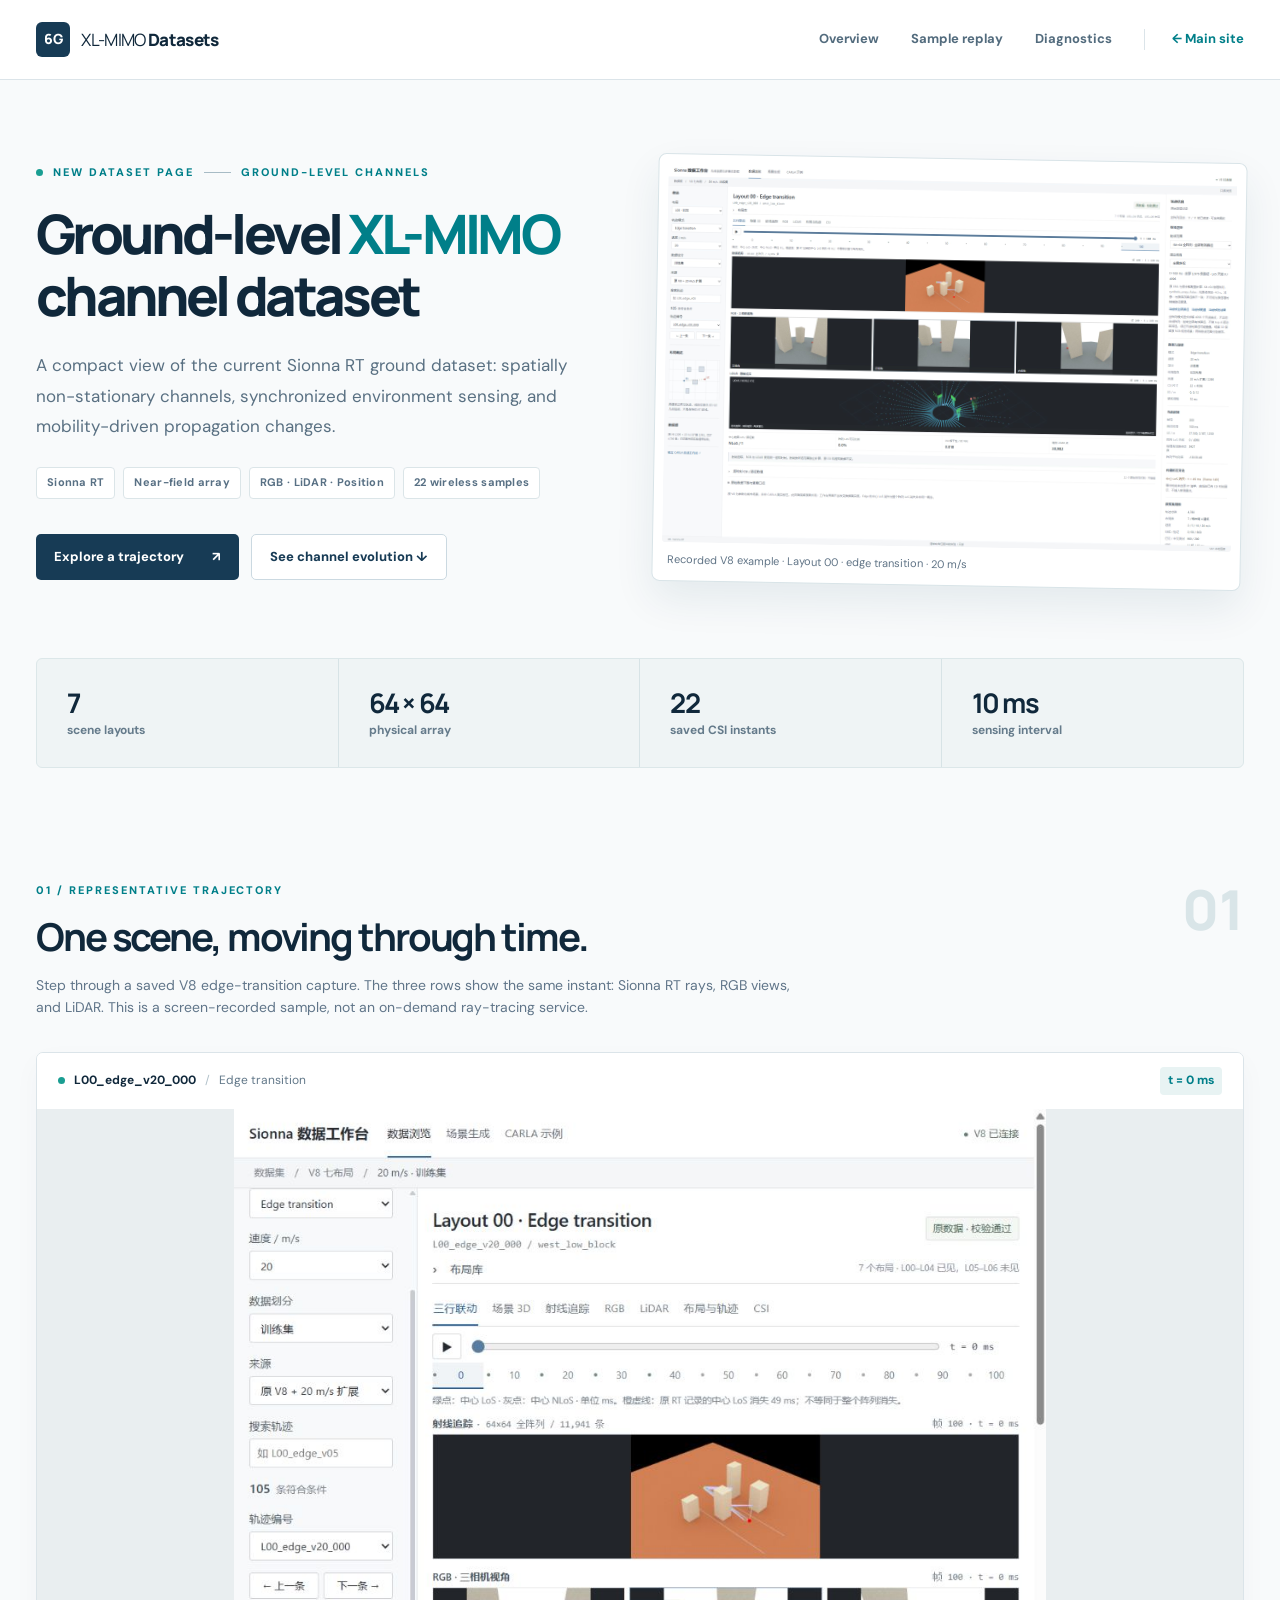
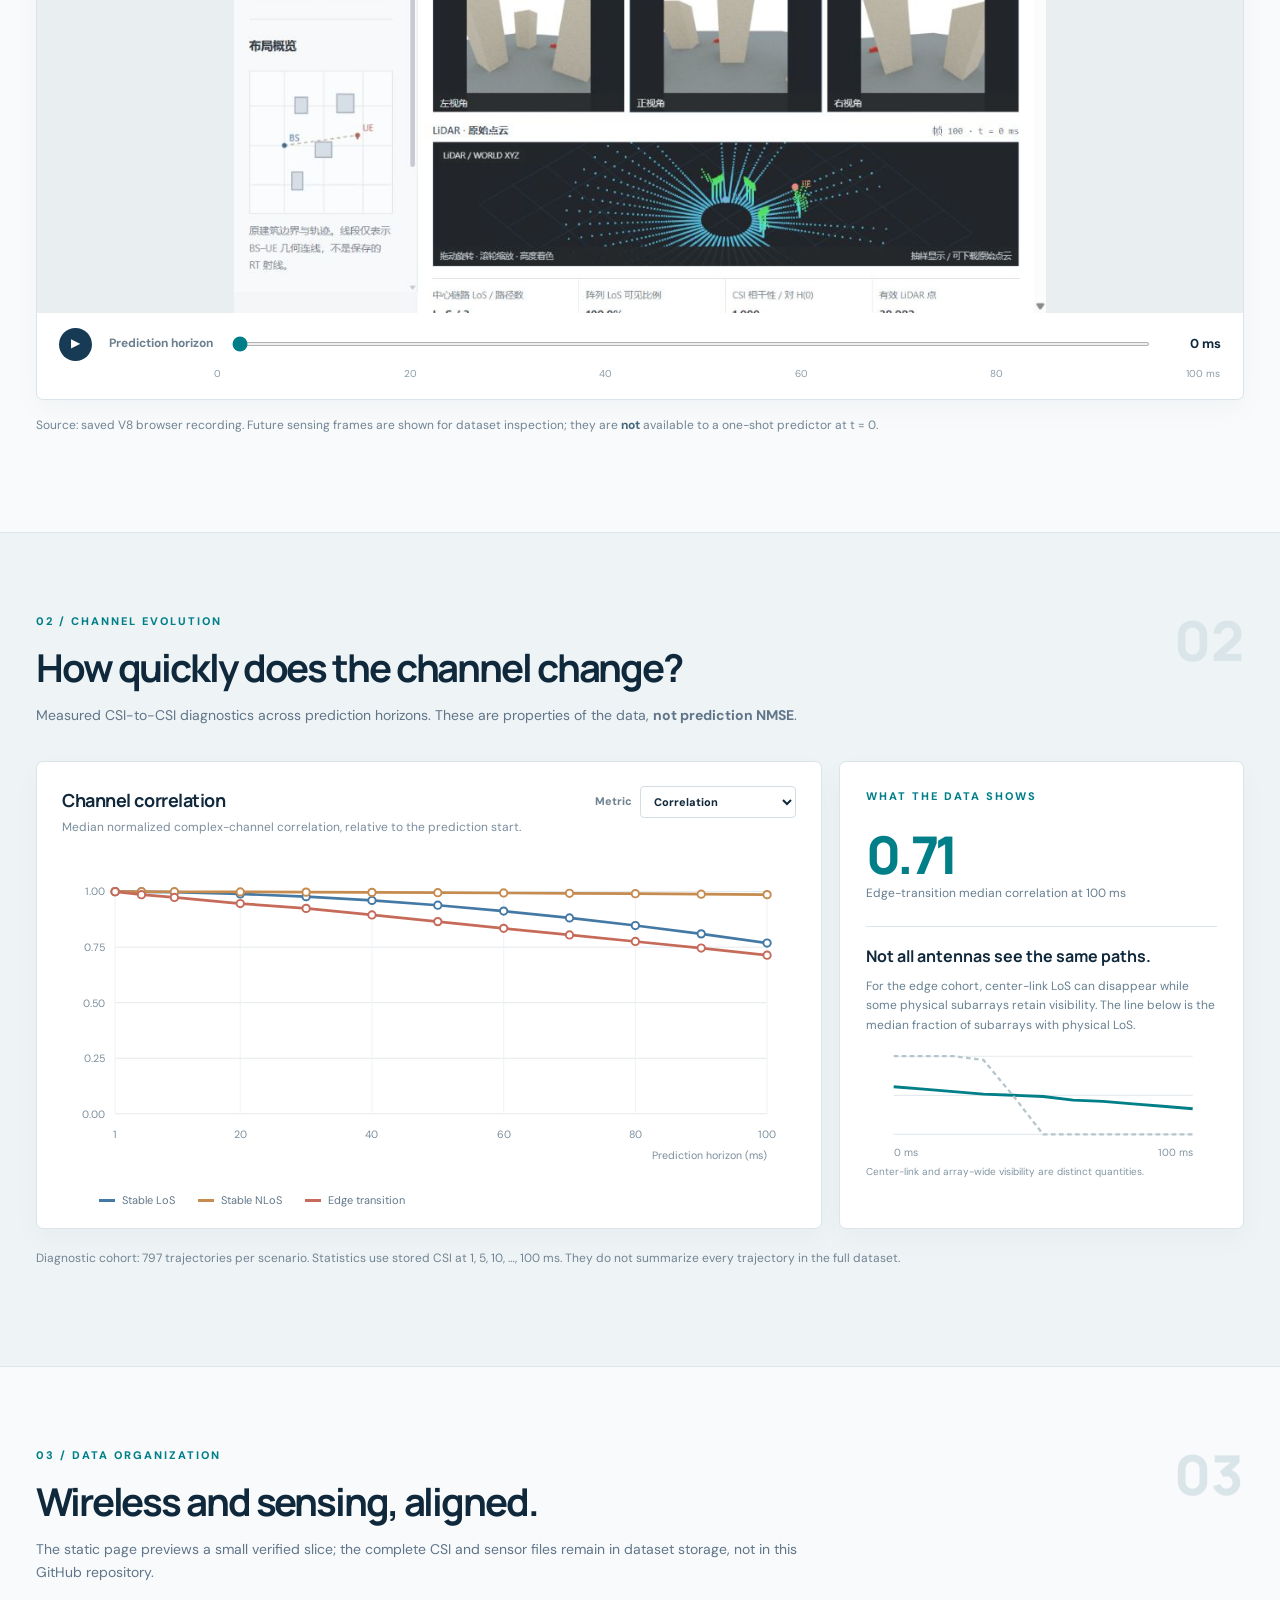
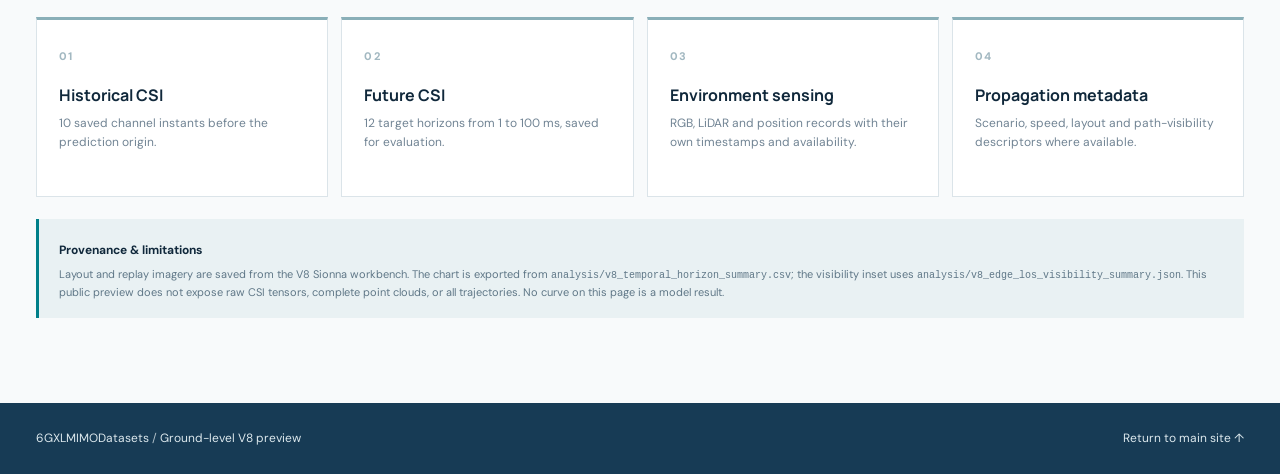
==== ground.html @ b66a62c1 "Add ground-level channel dataset preview page" ====
<!doctype html>
<html lang="en">
<head>
  <meta charset="utf-8">
  <meta name="viewport" content="width=device-width, initial-scale=1">
  <meta name="description" content="Ground-level XL-MIMO multimodal channel dataset preview: Sionna RT, sensing replay, and channel-evolution diagnostics.">
  <title>Ground XL-MIMO Dataset | 6GXLMIMODatasets</title>
  <link rel="stylesheet" href="ground.css">
  <script defer src="ground.js"></script>
</head>
<body>
  <header class="topbar">
    <a class="brand" href="index.html" aria-label="Return to dataset homepage"><span class="brand-mark">6G</span><span>XL-MIMO <strong>Datasets</strong></span></a>
    <nav aria-label="Page navigation"><a href="#overview">Overview</a><a href="#replay">Sample replay</a><a href="#diagnostics">Diagnostics</a><a class="back-link" href="index.html">← Main site</a></nav>
  </header>

  <main>
    <section class="hero wrap" id="overview">
      <div class="hero-copy">
        <p class="eyebrow"><span class="signal-dot"></span> NEW DATASET PAGE <span class="eyebrow-rule"></span> GROUND-LEVEL CHANNELS</p>
        <h1>Ground-level <em>XL-MIMO</em><br>channel dataset</h1>
        <p class="lead">A compact view of the current Sionna RT ground dataset: spatially non-stationary channels, synchronized environment sensing, and mobility-driven propagation changes.</p>
        <div class="hero-tags"><span>Sionna RT</span><span>Near-field array</span><span>RGB · LiDAR · Position</span><span>22 wireless samples</span></div>
        <div class="hero-actions"><a class="button primary" href="#replay">Explore a trajectory <span aria-hidden="true">↗</span></a><a class="button subtle" href="#diagnostics">See channel evolution ↓</a></div>
      </div>
      <figure class="hero-figure"><img src="ground-assets/layout_clip.jpg" alt="Captured V8 ground-dataset workbench with ray tracing, RGB and LiDAR for one edge-transition trajectory"><figcaption>Recorded V8 example · Layout 00 · edge transition · 20 m/s</figcaption></figure>
    </section>

    <section class="facts wrap" aria-label="Dataset specifications">
      <div><strong>7</strong><span>scene layouts</span></div><div><strong>64 × 64</strong><span>physical array</span></div><div><strong>22</strong><span>saved CSI instants</span></div><div><strong>10 ms</strong><span>sensing interval</span></div>
    </section>

    <section class="section wrap" id="replay">
      <div class="section-head"><div><p class="eyebrow">01 / REPRESENTATIVE TRAJECTORY</p><h2>One scene, moving through time.</h2><p>Step through a saved V8 edge-transition capture. The three rows show the same instant: Sionna RT rays, RGB views, and LiDAR. This is a screen-recorded sample, not an on-demand ray-tracing service.</p></div><span class="section-index">01</span></div>
      <div class="replay-card">
        <div class="replay-top"><div><span class="live-mark"></span><strong>L00_edge_v20_000</strong><span class="muted-separator">/</span><span>Edge transition</span></div><span class="frame-badge" id="frame-badge">t = 0 ms</span></div>
        <img id="replay-image" src="ground-assets/edge_00.jpg" alt="Saved V8 dataset workbench at the selected time">
        <div class="replay-controls"><button id="play-button" type="button" aria-label="Play trajectory">▶</button><label class="range-label" for="frame-range">Prediction horizon</label><input id="frame-range" type="range" min="0" max="10" step="1" value="0" aria-label="Select saved sensing frame"><strong id="frame-time">0 ms</strong></div>
        <div class="ticks" aria-hidden="true"><span>0</span><span>20</span><span>40</span><span>60</span><span>80</span><span>100 ms</span></div>
      </div>
      <p class="caption-note">Source: saved V8 browser recording. Future sensing frames are shown for dataset inspection; they are <strong>not</strong> available to a one-shot predictor at t = 0.</p>
    </section>

    <section class="section diagnostics-section" id="diagnostics"><div class="wrap">
      <div class="section-head"><div><p class="eyebrow">02 / CHANNEL EVOLUTION</p><h2>How quickly does the channel change?</h2><p>Measured CSI-to-CSI diagnostics across prediction horizons. These are properties of the data, <strong>not prediction NMSE</strong>.</p></div><span class="section-index">02</span></div>
      <div class="chart-layout"><div class="chart-card"><div class="chart-heading"><div><h3 id="metric-title">Channel correlation</h3><p id="metric-description">Median normalized complex-channel correlation, relative to the prediction start.</p></div><label>Metric<select id="metric-select"><option value="correlation_median">Correlation</option><option value="change_db_median">Relative change (dB)</option><option value="shape_error_db_median">Shape error (dB)</option></select></label></div><div id="evolution-chart" class="chart" role="img" aria-label="Channel evolution across stable LoS, stable NLoS and edge transition"></div><div class="legend"><span><i class="los"></i>Stable LoS</span><span><i class="nlos"></i>Stable NLoS</span><span><i class="edge"></i>Edge transition</span></div></div>
      <aside class="insight-card"><p class="eyebrow">WHAT THE DATA SHOWS</p><div class="insight-number" id="edge-corr">—</div><p class="insight-label">Edge-transition median correlation at 100 ms</p><div class="hairline"></div><h3>Not all antennas see the same paths.</h3><p>For the edge cohort, center-link LoS can disappear while some physical subarrays retain visibility. The line below is the median fraction of subarrays with physical LoS.</p><div id="visibility-chart" class="mini-chart" role="img" aria-label="Edge-transition array LoS visibility across the horizon"></div><p class="tiny-note">Center-link and array-wide visibility are distinct quantities.</p></aside></div>
      <p class="source-line">Diagnostic cohort: 797 trajectories per scenario. Statistics use stored CSI at 1, 5, 10, …, 100 ms. They do not summarize every trajectory in the full dataset.</p>
    </div></section>

    <section class="section wrap" id="structure"><div class="section-head"><div><p class="eyebrow">03 / DATA ORGANIZATION</p><h2>Wireless and sensing, aligned.</h2><p>The static page previews a small verified slice; the complete CSI and sensor files remain in dataset storage, not in this GitHub repository.</p></div><span class="section-index">03</span></div>
      <div class="structure-grid"><article><span class="structure-num">01</span><h3>Historical CSI</h3><p>10 saved channel instants before the prediction origin.</p></article><article><span class="structure-num">02</span><h3>Future CSI</h3><p>12 target horizons from 1 to 100 ms, saved for evaluation.</p></article><article><span class="structure-num">03</span><h3>Environment sensing</h3><p>RGB, LiDAR and position records with their own timestamps and availability.</p></article><article><span class="structure-num">04</span><h3>Propagation metadata</h3><p>Scenario, speed, layout and path-visibility descriptors where available.</p></article></div>
      <div class="provenance"><strong>Provenance & limitations</strong><p>Layout and replay imagery are saved from the V8 Sionna workbench. The chart is exported from <code>analysis/v8_temporal_horizon_summary.csv</code>; the visibility inset uses <code>analysis/v8_edge_los_visibility_summary.json</code>. This public preview does not expose raw CSI tensors, complete point clouds, or all trajectories. No curve on this page is a model result.</p></div>
    </section>
  </main>
  <footer><div class="wrap"><span>6GXLMIMODatasets <span class="muted-separator">/</span> Ground-level V8 preview</span><a href="index.html">Return to main site ↑</a></div></footer>
</body>
</html>
---- ground.css ----
@import url('https://fonts.googleapis.com/css2?family=DM+Sans:wght@400;500;600;700&family=Manrope:wght@400;500;600;700;800&display=swap');
:root{--ink:#10283b;--muted:#607589;--line:#dbe4e9;--bg:#f8fafb;--navy:#173b55;--teal:#007f89;--blue:#4379a4;--gold:#c68b4f;--red:#c66a59}*{box-sizing:border-box}html{scroll-behavior:smooth}body{margin:0;background:var(--bg);color:var(--ink);font-family:'DM Sans','Microsoft YaHei',sans-serif;font-size:16px;line-height:1.6}a{color:inherit;text-decoration:none}button,select,input{font:inherit}button{cursor:pointer}.wrap{width:min(1240px,calc(100% - 72px));margin:auto}.topbar{height:80px;display:flex;align-items:center;justify-content:space-between;padding:0 max(36px,calc((100vw - 1240px)/2));border-bottom:1px solid var(--line);background:#fff}.brand{display:flex;align-items:center;gap:11px;font-family:Manrope,'Microsoft YaHei',sans-serif;font-size:17px;letter-spacing:-.04em}.brand-mark{background:var(--navy);color:#fff;border-radius:6px;padding:6px 8px;font-weight:800;font-size:14px;letter-spacing:-.02em}.brand strong{font-weight:800}.topbar nav{display:flex;gap:32px;align-items:center;color:#526b7d;font-size:13px;font-weight:700}.topbar nav a:hover,.topbar .back-link{color:var(--teal)}.back-link{padding-left:27px;border-left:1px solid var(--line)}.hero{display:grid;grid-template-columns:1fr 1.05fr;gap:58px;align-items:center;padding-top:78px;padding-bottom:72px}.eyebrow{font-size:11px;font-weight:800;letter-spacing:.18em;color:var(--teal);display:flex;align-items:center;gap:10px;margin:0 0 22px}.signal-dot,.live-mark{display:inline-block;width:7px;height:7px;border-radius:50%;background:#1a9e92}.eyebrow-rule{display:inline-block;width:27px;height:1px;background:#a7bbc5}.hero h1,h2,h3{font-family:Manrope,'Microsoft YaHei',sans-serif}.hero h1{font-size:clamp(38px,4.25vw,62px);letter-spacing:-.067em;line-height:1.13;margin:0 0 24px;font-weight:800}.hero h1 em{color:var(--teal);font-style:normal}.lead{max-width:550px;color:#597082;font-size:17px;line-height:1.8;margin:0 0 25px}.hero-tags{display:flex;flex-wrap:wrap;gap:8px}.hero-tags span{border:1px solid #dbe5e8;border-radius:4px;padding:6px 10px;color:#587084;font-size:11px;font-weight:700;letter-spacing:.025em;background:#fff}.hero-actions{display:flex;gap:12px;margin-top:35px}.button{display:inline-flex;align-items:center;gap:28px;padding:12px 18px;border-radius:5px;font-size:13px;font-weight:800;transition:transform .18s,background .18s}.button:hover{transform:translateY(-2px)}.primary{background:var(--navy);color:#fff}.primary:hover{background:#0c5770}.subtle{color:var(--navy);border:1px solid #cbd9e1;background:#fff}.hero-figure{margin:0;position:relative;background:#fff;border:1px solid #d9e4e8;padding:9px;box-shadow:0 18px 40px #12385215;border-radius:8px;transform:rotate(1deg)}.hero-figure img{width:100%;display:block;border-radius:3px}.hero-figure figcaption{font-size:11px;color:#607486;padding:9px 5px 2px}.facts{display:grid;grid-template-columns:repeat(4,1fr);background:#eff4f5;border:1px solid #dce7e9;border-radius:6px;margin-bottom:34px}.facts div{padding:27px 30px;border-right:1px solid #d7e3e6;display:flex;flex-direction:column;gap:1px}.facts div:last-child{border-right:0}.facts strong{font-family:Manrope,sans-serif;font-size:27px;letter-spacing:-.05em;line-height:1.25}.facts span{font-size:12px;color:#657b8b;font-weight:700}.section{padding-top:80px;padding-bottom:85px}.section-head{display:flex;justify-content:space-between;align-items:flex-start;margin-bottom:34px}.section-head .eyebrow{margin-bottom:15px}.section-head h2{font-size:clamp(27px,3vw,39px);letter-spacing:-.055em;line-height:1.2;margin:0 0 13px}.section-head p:not(.eyebrow){color:var(--muted);max-width:770px;margin:0;font-size:14px}.section-index{font-family:Manrope,sans-serif;font-weight:800;font-size:55px;color:#d9e5e8;line-height:1}.replay-card,.chart-card,.insight-card{background:#fff;border:1px solid var(--line);border-radius:7px;box-shadow:0 10px 28px #0c375d08}.replay-card{overflow:hidden}.replay-top{display:flex;justify-content:space-between;align-items:center;padding:14px 21px;background:#fff;font-size:12px;color:#627889}.replay-top div{display:flex;align-items:center;gap:9px}.replay-top strong{color:var(--ink)}.muted-separator{color:#b0c0c9}.frame-badge{border-radius:4px;background:#e8f3f3;color:var(--teal);padding:4px 8px;font-weight:800}.replay-card>img{display:block;width:100%;height:auto;aspect-ratio:3/2;object-fit:contain;background:#e9eef0}.replay-controls{display:flex;align-items:center;gap:17px;padding:15px 22px 0}.replay-controls button{border:0;background:var(--navy);color:#fff;width:33px;height:33px;border-radius:50%;display:grid;place-items:center;font-size:12px}.range-label{font-size:12px;font-weight:700;color:#6b7f8e;white-space:nowrap}.replay-controls input{flex:1;accent-color:var(--teal);height:4px}.replay-controls strong{min-width:52px;text-align:right;font-size:13px}.ticks{display:flex;justify-content:space-between;padding:5px 23px 17px 177px;color:#8b9ca8;font-size:10px}.caption-note,.source-line{font-size:12px;color:#718493;margin-top:16px}.caption-note strong{color:#46677b}.diagnostics-section{background:#eef3f5;border-top:1px solid #dce7e9;border-bottom:1px solid #dce7e9}.chart-layout{display:grid;grid-template-columns:minmax(0,1.65fr) minmax(285px,.85fr);gap:17px}.chart-card{padding:24px 25px 19px}.chart-heading{display:flex;justify-content:space-between;align-items:flex-start;gap:20px}.chart-heading h3{margin:0;font-size:18px;letter-spacing:-.025em}.chart-heading p{font-size:12px;color:#7b8d9c;margin:3px 0 0}.chart-heading label{display:flex;align-items:center;gap:8px;font-size:11px;font-weight:800;color:#6f8290;white-space:nowrap}.chart-heading select{border:1px solid #d2dee3;background:#fff;border-radius:4px;padding:7px 9px;color:var(--ink);font-size:11px}.chart{height:340px;margin-top:15px}.chart svg,.mini-chart svg{width:100%;height:100%;overflow:visible}.legend{display:flex;gap:23px;font-size:11px;color:#617789;margin-left:37px}.legend span{display:flex;align-items:center;gap:7px}.legend i{width:16px;height:3px;display:inline-block}.legend i.los{background:var(--blue)}.legend i.nlos{background:var(--gold)}.legend i.edge{background:var(--red)}.insight-card{padding:26px}.insight-card .eyebrow{margin-bottom:24px}.insight-number{font-family:Manrope,sans-serif;color:var(--teal);font-size:52px;font-weight:800;letter-spacing:-.07em;line-height:1}.insight-label{font-size:12px;color:#667d8e;margin:3px 0 22px}.hairline{border-top:1px solid var(--line);margin-bottom:19px}.insight-card h3{font-size:16px;line-height:1.35;margin:0 0 10px}.insight-card>p:not(.eyebrow):not(.insight-label):not(.tiny-note){font-size:12px;color:#688090;margin:0 0 12px}.mini-chart{height:115px}.tiny-note{font-size:10px;color:#8295a3;margin:2px 0 0}.source-line{margin-top:20px}.structure-grid{display:grid;grid-template-columns:repeat(4,1fr);gap:13px}.structure-grid article{border:1px solid var(--line);border-top:3px solid #8aafb8;background:#fff;padding:22px;min-height:180px}.structure-num{color:#a2b8c1;font-size:11px;font-weight:800;letter-spacing:.12em}.structure-grid h3{font-size:16px;margin:15px 0 6px}.structure-grid p{font-size:12px;color:#718494;margin:0}.provenance{margin-top:22px;background:#e9f1f3;border-left:3px solid var(--teal);padding:17px 20px}.provenance strong{font-size:12px}.provenance p{margin:4px 0 0;font-size:11px;color:#5f7787}.provenance code{font-size:10px;white-space:normal;overflow-wrap:anywhere}footer{background:#173b55;color:#dce8ed;padding:26px 0;font-size:12px}footer .wrap{display:flex;justify-content:space-between}footer a:hover{text-decoration:underline}@media(max-width:900px){.hero{grid-template-columns:1fr;gap:35px;padding-top:48px}.hero-figure{transform:none}.chart-layout{grid-template-columns:1fr}.structure-grid{grid-template-columns:repeat(2,1fr)}}@media(max-width:600px){.wrap{width:min(100% - 32px,1240px)}.topbar{height:auto;padding:15px 16px;align-items:flex-start;gap:12px}.topbar nav{gap:11px;flex-wrap:wrap;justify-content:flex-end}.topbar nav a:not(.back-link){display:none}.back-link{padding-left:0;border:0}.hero{padding-top:45px;padding-bottom:45px}.hero h1{font-size:39px}.lead{font-size:14px}.facts{grid-template-columns:repeat(2,1fr)}.facts div:nth-child(2){border-right:0}.facts div:nth-child(-n+2){border-bottom:1px solid #d7e3e6}.facts div{padding:18px}.section{padding-top:54px;padding-bottom:55px}.section-index{display:none}.replay-controls{gap:9px;padding:13px 12px 0}.range-label{display:none}.ticks{padding-left:57px}.chart-card,.insight-card{padding:17px}.chart-heading{display:block}.chart-heading label{margin-top:12px}.legend{gap:9px;flex-wrap:wrap;margin-left:0}.structure-grid{grid-template-columns:1fr 1fr}.structure-grid article{padding:16px;min-height:160px}.provenance{padding:15px}footer .wrap{display:block}footer a{display:block;margin-top:8px}}
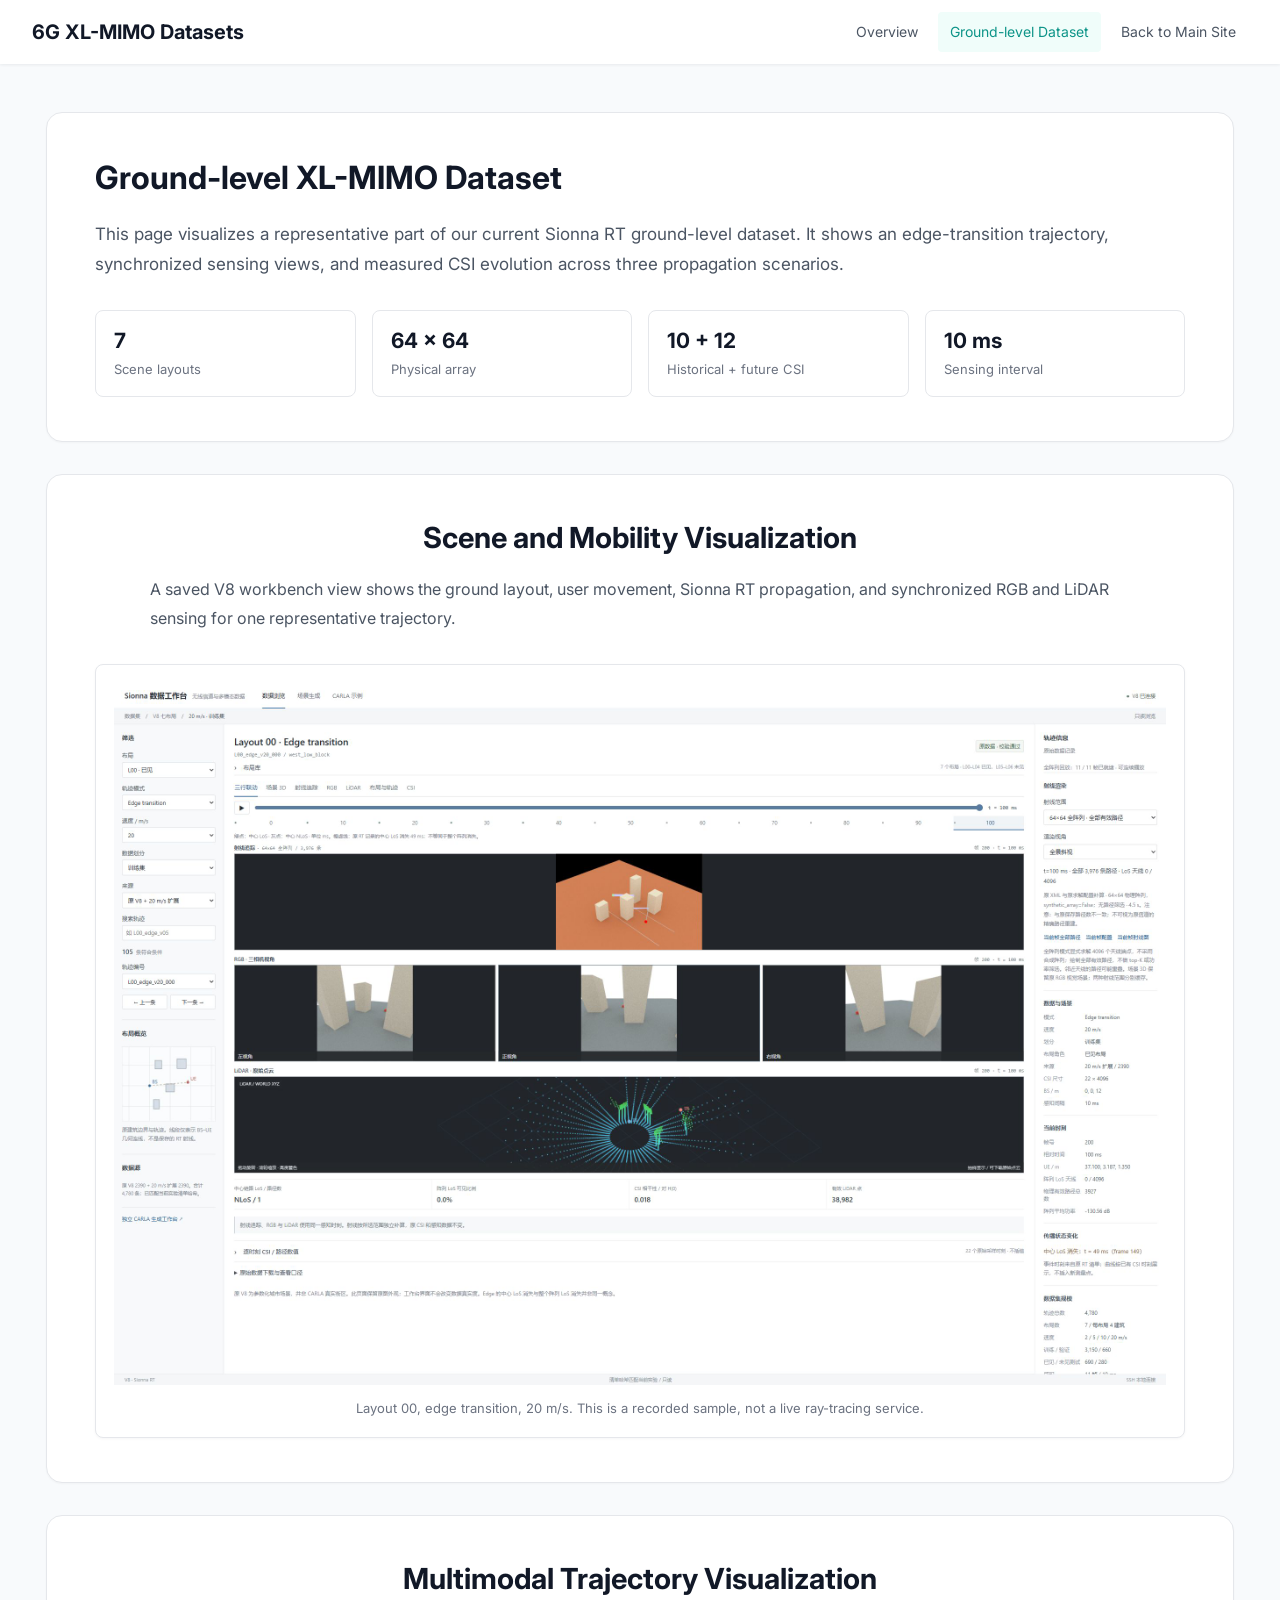
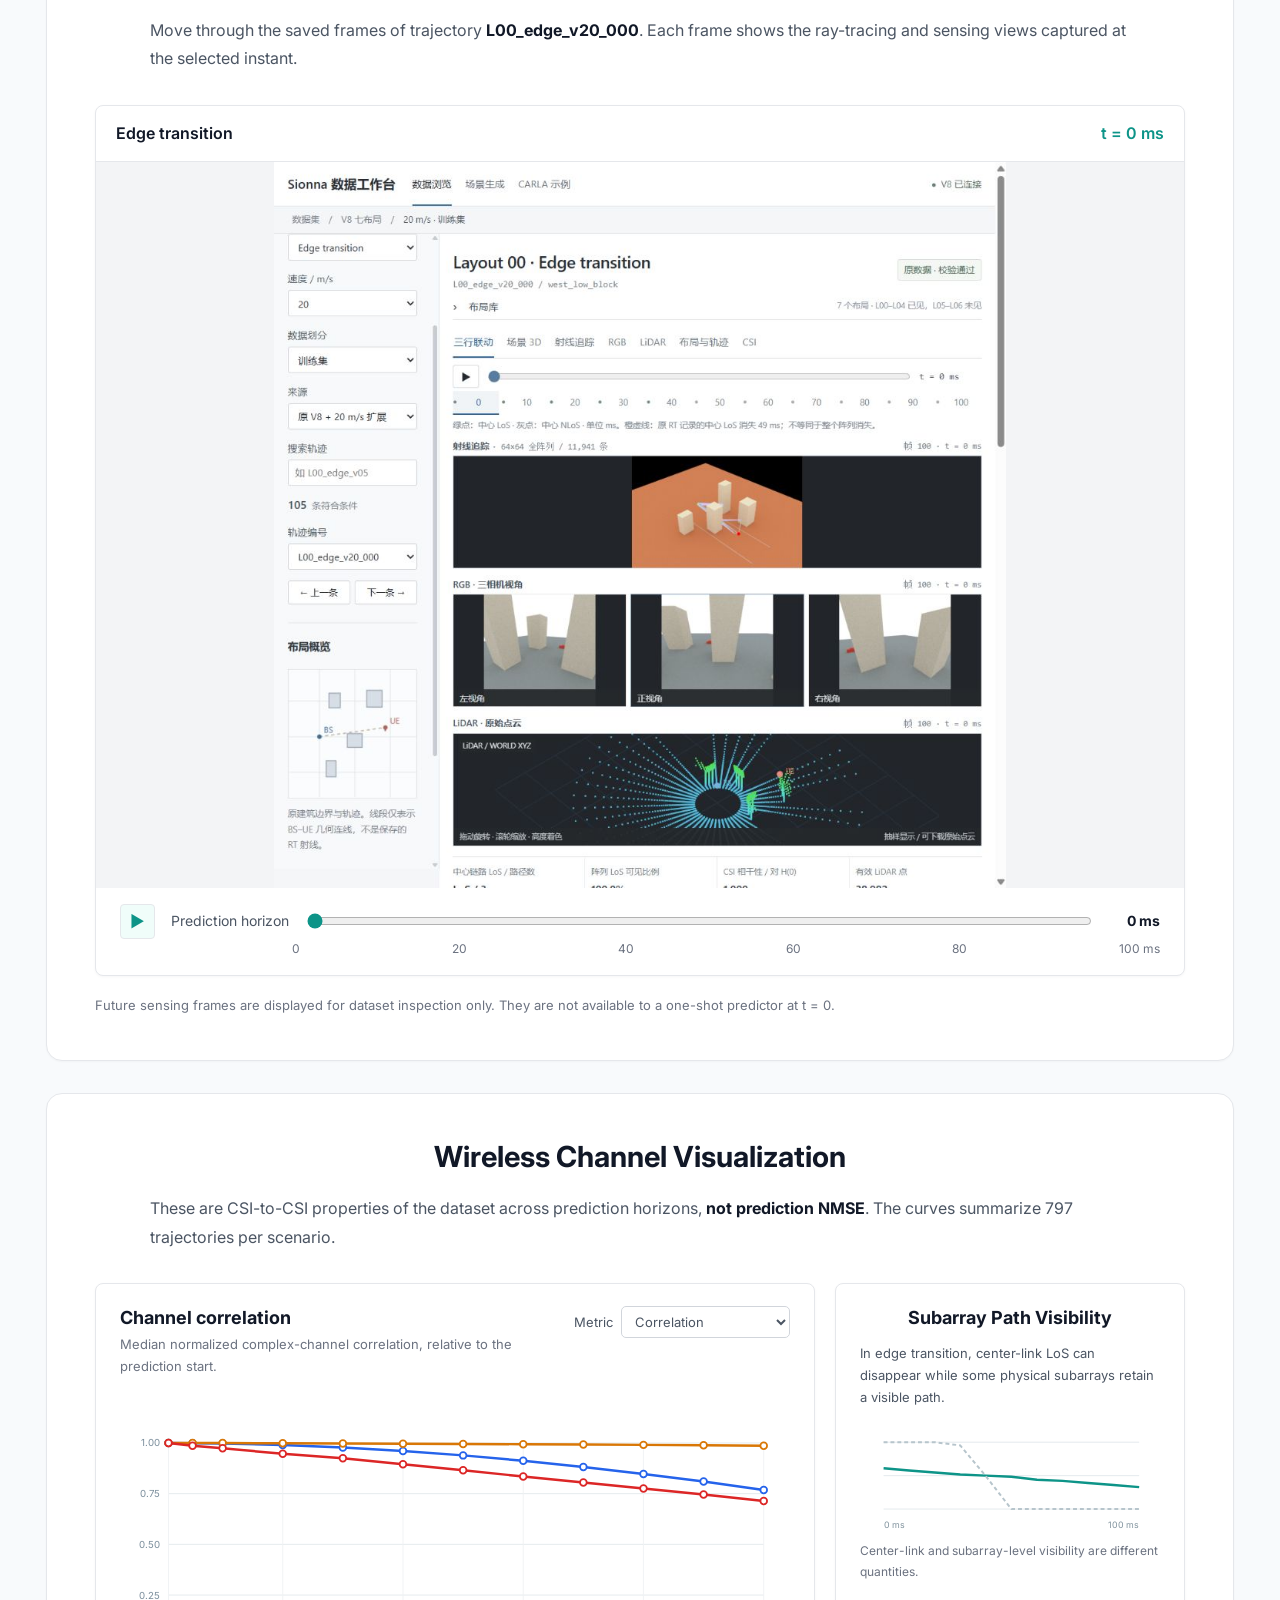
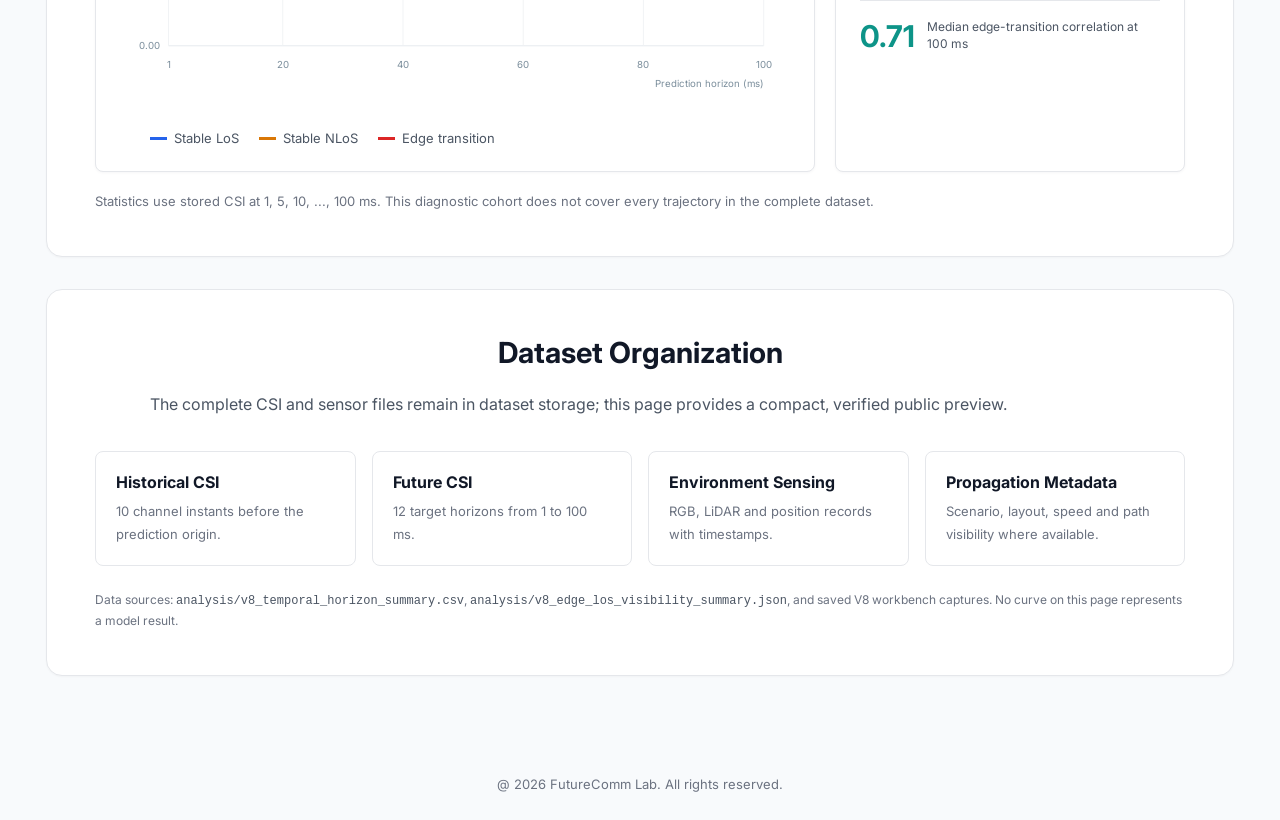
==== commit 8ec3afe1: "Align ground dataset page with existing site style" ====
--- a/ground.html
+++ b/ground.html
@@ -1,58 +1,108 @@
-<!doctype html>
+<!DOCTYPE html>
 <html lang="en">
 <head>
-  <meta charset="utf-8">
-  <meta name="viewport" content="width=device-width, initial-scale=1">
-  <meta name="description" content="Ground-level XL-MIMO multimodal channel dataset preview: Sionna RT, sensing replay, and channel-evolution diagnostics.">
-  <title>Ground XL-MIMO Dataset | 6GXLMIMODatasets</title>
+  <meta charset="UTF-8">
+  <meta name="viewport" content="width=device-width, initial-scale=1.0">
+  <meta name="description" content="Ground-level XL-MIMO channel dataset preview with Sionna RT scenes, multimodal sensing, and channel-evolution diagnostics.">
+  <title>Ground-level Dataset | 6G XL-MIMO Datasets</title>
+  <link rel="preconnect" href="https://fonts.googleapis.com">
+  <link rel="preconnect" href="https://fonts.gstatic.com" crossorigin>
+  <link href="https://fonts.googleapis.com/css2?family=Inter:wght@300;400;600;700&display=swap" rel="stylesheet">
   <link rel="stylesheet" href="ground.css">
   <script defer src="ground.js"></script>
 </head>
 <body>
-  <header class="topbar">
-    <a class="brand" href="index.html" aria-label="Return to dataset homepage"><span class="brand-mark">6G</span><span>XL-MIMO <strong>Datasets</strong></span></a>
-    <nav aria-label="Page navigation"><a href="#overview">Overview</a><a href="#replay">Sample replay</a><a href="#diagnostics">Diagnostics</a><a class="back-link" href="index.html">← Main site</a></nav>
+  <header class="site-header">
+    <div class="header-inner">
+      <a class="site-name" href="index.html">6G XL-MIMO Datasets</a>
+      <nav aria-label="Page navigation">
+        <a href="index.html">Overview</a>
+        <a class="active" href="ground.html" aria-current="page">Ground-level Dataset</a>
+        <a href="index.html">Back to Main Site</a>
+      </nav>
+    </div>
   </header>
 
-  <main>
-    <section class="hero wrap" id="overview">
-      <div class="hero-copy">
-        <p class="eyebrow"><span class="signal-dot"></span> NEW DATASET PAGE <span class="eyebrow-rule"></span> GROUND-LEVEL CHANNELS</p>
-        <h1>Ground-level <em>XL-MIMO</em><br>channel dataset</h1>
-        <p class="lead">A compact view of the current Sionna RT ground dataset: spatially non-stationary channels, synchronized environment sensing, and mobility-driven propagation changes.</p>
-        <div class="hero-tags"><span>Sionna RT</span><span>Near-field array</span><span>RGB · LiDAR · Position</span><span>22 wireless samples</span></div>
-        <div class="hero-actions"><a class="button primary" href="#replay">Explore a trajectory <span aria-hidden="true">↗</span></a><a class="button subtle" href="#diagnostics">See channel evolution ↓</a></div>
+  <main class="site-main">
+    <section class="panel intro" id="overview">
+      <h1>Ground-level XL-MIMO Dataset</h1>
+      <p>This page visualizes a representative part of our current Sionna RT ground-level dataset. It shows an edge-transition trajectory, synchronized sensing views, and measured CSI evolution across three propagation scenarios.</p>
+      <div class="intro-facts" aria-label="Dataset specifications">
+        <div><strong>7</strong><span>Scene layouts</span></div>
+        <div><strong>64 &times; 64</strong><span>Physical array</span></div>
+        <div><strong>10 + 12</strong><span>Historical + future CSI</span></div>
+        <div><strong>10 ms</strong><span>Sensing interval</span></div>
       </div>
-      <figure class="hero-figure"><img src="ground-assets/layout_clip.jpg" alt="Captured V8 ground-dataset workbench with ray tracing, RGB and LiDAR for one edge-transition trajectory"><figcaption>Recorded V8 example · Layout 00 · edge transition · 20 m/s</figcaption></figure>
     </section>
 
-    <section class="facts wrap" aria-label="Dataset specifications">
-      <div><strong>7</strong><span>scene layouts</span></div><div><strong>64 × 64</strong><span>physical array</span></div><div><strong>22</strong><span>saved CSI instants</span></div><div><strong>10 ms</strong><span>sensing interval</span></div>
+    <section class="panel" id="scene">
+      <h2>Scene and Mobility Visualization</h2>
+      <p class="section-description">A saved V8 workbench view shows the ground layout, user movement, Sionna RT propagation, and synchronized RGB and LiDAR sensing for one representative trajectory.</p>
+      <figure class="figure-card scene-figure">
+        <img src="ground-assets/layout_clip.jpg" alt="Saved V8 ground-level Sionna RT workbench showing the scene, rays, RGB views and LiDAR">
+        <figcaption>Layout 00, edge transition, 20 m/s. This is a recorded sample, not a live ray-tracing service.</figcaption>
+      </figure>
     </section>
 
-    <section class="section wrap" id="replay">
-      <div class="section-head"><div><p class="eyebrow">01 / REPRESENTATIVE TRAJECTORY</p><h2>One scene, moving through time.</h2><p>Step through a saved V8 edge-transition capture. The three rows show the same instant: Sionna RT rays, RGB views, and LiDAR. This is a screen-recorded sample, not an on-demand ray-tracing service.</p></div><span class="section-index">01</span></div>
-      <div class="replay-card">
-        <div class="replay-top"><div><span class="live-mark"></span><strong>L00_edge_v20_000</strong><span class="muted-separator">/</span><span>Edge transition</span></div><span class="frame-badge" id="frame-badge">t = 0 ms</span></div>
-        <img id="replay-image" src="ground-assets/edge_00.jpg" alt="Saved V8 dataset workbench at the selected time">
-        <div class="replay-controls"><button id="play-button" type="button" aria-label="Play trajectory">▶</button><label class="range-label" for="frame-range">Prediction horizon</label><input id="frame-range" type="range" min="0" max="10" step="1" value="0" aria-label="Select saved sensing frame"><strong id="frame-time">0 ms</strong></div>
+    <section class="panel" id="replay">
+      <h2>Multimodal Trajectory Visualization</h2>
+      <p class="section-description">Move through the saved frames of trajectory <strong>L00_edge_v20_000</strong>. Each frame shows the ray-tracing and sensing views captured at the selected instant.</p>
+      <div class="figure-card replay-card">
+        <div class="figure-title">Edge transition <span id="frame-badge">t = 0 ms</span></div>
+        <img id="replay-image" src="ground-assets/edge_00.jpg" alt="Saved V8 edge-transition workbench at 0 ms">
+        <div class="replay-controls">
+          <button id="play-button" type="button" aria-label="Play trajectory">&#9654;</button>
+          <label for="frame-range">Prediction horizon</label>
+          <input id="frame-range" type="range" min="0" max="10" step="1" value="0" aria-label="Select saved sensing frame">
+          <strong id="frame-time">0 ms</strong>
+        </div>
         <div class="ticks" aria-hidden="true"><span>0</span><span>20</span><span>40</span><span>60</span><span>80</span><span>100 ms</span></div>
       </div>
-      <p class="caption-note">Source: saved V8 browser recording. Future sensing frames are shown for dataset inspection; they are <strong>not</strong> available to a one-shot predictor at t = 0.</p>
+      <p class="note">Future sensing frames are displayed for dataset inspection only. They are not available to a one-shot predictor at t = 0.</p>
     </section>
 
-    <section class="section diagnostics-section" id="diagnostics"><div class="wrap">
-      <div class="section-head"><div><p class="eyebrow">02 / CHANNEL EVOLUTION</p><h2>How quickly does the channel change?</h2><p>Measured CSI-to-CSI diagnostics across prediction horizons. These are properties of the data, <strong>not prediction NMSE</strong>.</p></div><span class="section-index">02</span></div>
-      <div class="chart-layout"><div class="chart-card"><div class="chart-heading"><div><h3 id="metric-title">Channel correlation</h3><p id="metric-description">Median normalized complex-channel correlation, relative to the prediction start.</p></div><label>Metric<select id="metric-select"><option value="correlation_median">Correlation</option><option value="change_db_median">Relative change (dB)</option><option value="shape_error_db_median">Shape error (dB)</option></select></label></div><div id="evolution-chart" class="chart" role="img" aria-label="Channel evolution across stable LoS, stable NLoS and edge transition"></div><div class="legend"><span><i class="los"></i>Stable LoS</span><span><i class="nlos"></i>Stable NLoS</span><span><i class="edge"></i>Edge transition</span></div></div>
-      <aside class="insight-card"><p class="eyebrow">WHAT THE DATA SHOWS</p><div class="insight-number" id="edge-corr">—</div><p class="insight-label">Edge-transition median correlation at 100 ms</p><div class="hairline"></div><h3>Not all antennas see the same paths.</h3><p>For the edge cohort, center-link LoS can disappear while some physical subarrays retain visibility. The line below is the median fraction of subarrays with physical LoS.</p><div id="visibility-chart" class="mini-chart" role="img" aria-label="Edge-transition array LoS visibility across the horizon"></div><p class="tiny-note">Center-link and array-wide visibility are distinct quantities.</p></aside></div>
-      <p class="source-line">Diagnostic cohort: 797 trajectories per scenario. Statistics use stored CSI at 1, 5, 10, …, 100 ms. They do not summarize every trajectory in the full dataset.</p>
-    </div></section>
+    <section class="panel" id="diagnostics">
+      <h2>Wireless Channel Visualization</h2>
+      <p class="section-description">These are CSI-to-CSI properties of the dataset across prediction horizons, <strong>not prediction NMSE</strong>. The curves summarize 797 trajectories per scenario.</p>
+      <div class="chart-grid">
+        <div class="figure-card chart-card">
+          <div class="chart-heading">
+            <div><h3 id="metric-title">Channel correlation</h3><p id="metric-description">Median normalized complex-channel correlation, relative to the prediction start.</p></div>
+            <label for="metric-select">Metric
+              <select id="metric-select">
+                <option value="correlation_median">Correlation</option>
+                <option value="change_db_median">Relative change (dB)</option>
+                <option value="shape_error_db_median">Shape error (dB)</option>
+              </select>
+            </label>
+          </div>
+          <div id="evolution-chart" class="chart" role="img" aria-label="Channel evolution for stable LoS, stable NLoS and edge transition"></div>
+          <div class="legend"><span><i class="los"></i>Stable LoS</span><span><i class="nlos"></i>Stable NLoS</span><span><i class="edge"></i>Edge transition</span></div>
+        </div>
+        <aside class="figure-card visibility-card">
+          <h3>Subarray Path Visibility</h3>
+          <p>In edge transition, center-link LoS can disappear while some physical subarrays retain a visible path.</p>
+          <div id="visibility-chart" class="mini-chart" role="img" aria-label="Edge-transition array LoS visibility across the horizon"></div>
+          <p class="small">Center-link and subarray-level visibility are different quantities.</p>
+          <p class="stat"><strong id="edge-corr">--</strong><span>Median edge-transition correlation at 100 ms</span></p>
+        </aside>
+      </div>
+      <p class="note">Statistics use stored CSI at 1, 5, 10, ..., 100 ms. This diagnostic cohort does not cover every trajectory in the complete dataset.</p>
+    </section>
 
-    <section class="section wrap" id="structure"><div class="section-head"><div><p class="eyebrow">03 / DATA ORGANIZATION</p><h2>Wireless and sensing, aligned.</h2><p>The static page previews a small verified slice; the complete CSI and sensor files remain in dataset storage, not in this GitHub repository.</p></div><span class="section-index">03</span></div>
-      <div class="structure-grid"><article><span class="structure-num">01</span><h3>Historical CSI</h3><p>10 saved channel instants before the prediction origin.</p></article><article><span class="structure-num">02</span><h3>Future CSI</h3><p>12 target horizons from 1 to 100 ms, saved for evaluation.</p></article><article><span class="structure-num">03</span><h3>Environment sensing</h3><p>RGB, LiDAR and position records with their own timestamps and availability.</p></article><article><span class="structure-num">04</span><h3>Propagation metadata</h3><p>Scenario, speed, layout and path-visibility descriptors where available.</p></article></div>
-      <div class="provenance"><strong>Provenance & limitations</strong><p>Layout and replay imagery are saved from the V8 Sionna workbench. The chart is exported from <code>analysis/v8_temporal_horizon_summary.csv</code>; the visibility inset uses <code>analysis/v8_edge_los_visibility_summary.json</code>. This public preview does not expose raw CSI tensors, complete point clouds, or all trajectories. No curve on this page is a model result.</p></div>
+    <section class="panel" id="structure">
+      <h2>Dataset Organization</h2>
+      <p class="section-description">The complete CSI and sensor files remain in dataset storage; this page provides a compact, verified public preview.</p>
+      <div class="data-grid">
+        <article><h3>Historical CSI</h3><p>10 channel instants before the prediction origin.</p></article>
+        <article><h3>Future CSI</h3><p>12 target horizons from 1 to 100 ms.</p></article>
+        <article><h3>Environment Sensing</h3><p>RGB, LiDAR and position records with timestamps.</p></article>
+        <article><h3>Propagation Metadata</h3><p>Scenario, layout, speed and path visibility where available.</p></article>
+      </div>
+      <p class="source">Data sources: <code>analysis/v8_temporal_horizon_summary.csv</code>, <code>analysis/v8_edge_los_visibility_summary.json</code>, and saved V8 workbench captures. No curve on this page represents a model result.</p>
     </section>
   </main>
-  <footer><div class="wrap"><span>6GXLMIMODatasets <span class="muted-separator">/</span> Ground-level V8 preview</span><a href="index.html">Return to main site ↑</a></div></footer>
+
+  <footer class="site-footer">@ 2026 FutureComm Lab. All rights reserved.</footer>
 </body>
 </html>
--- a/ground.css
+++ b/ground.css
@@ -1,2 +1,116 @@
-@import url('https://fonts.googleapis.com/css2?family=DM+Sans:wght@400;500;600;700&family=Manrope:wght@400;500;600;700;800&display=swap');
-:root{--ink:#10283b;--muted:#607589;--line:#dbe4e9;--bg:#f8fafb;--navy:#173b55;--teal:#007f89;--blue:#4379a4;--gold:#c68b4f;--red:#c66a59}*{box-sizing:border-box}html{scroll-behavior:smooth}body{margin:0;background:var(--bg);color:var(--ink);font-family:'DM Sans','Microsoft YaHei',sans-serif;font-size:16px;line-height:1.6}a{color:inherit;text-decoration:none}button,select,input{font:inherit}button{cursor:pointer}.wrap{width:min(1240px,calc(100% - 72px));margin:auto}.topbar{height:80px;display:flex;align-items:center;justify-content:space-between;padding:0 max(36px,calc((100vw - 1240px)/2));border-bottom:1px solid var(--line);background:#fff}.brand{display:flex;align-items:center;gap:11px;font-family:Manrope,'Microsoft YaHei',sans-serif;font-size:17px;letter-spacing:-.04em}.brand-mark{background:var(--navy);color:#fff;border-radius:6px;padding:6px 8px;font-weight:800;font-size:14px;letter-spacing:-.02em}.brand strong{font-weight:800}.topbar nav{display:flex;gap:32px;align-items:center;color:#526b7d;font-size:13px;font-weight:700}.topbar nav a:hover,.topbar .back-link{color:var(--teal)}.back-link{padding-left:27px;border-left:1px solid var(--line)}.hero{display:grid;grid-template-columns:1fr 1.05fr;gap:58px;align-items:center;padding-top:78px;padding-bottom:72px}.eyebrow{font-size:11px;font-weight:800;letter-spacing:.18em;color:var(--teal);display:flex;align-items:center;gap:10px;margin:0 0 22px}.signal-dot,.live-mark{display:inline-block;width:7px;height:7px;border-radius:50%;background:#1a9e92}.eyebrow-rule{display:inline-block;width:27px;height:1px;background:#a7bbc5}.hero h1,h2,h3{font-family:Manrope,'Microsoft YaHei',sans-serif}.hero h1{font-size:clamp(38px,4.25vw,62px);letter-spacing:-.067em;line-height:1.13;margin:0 0 24px;font-weight:800}.hero h1 em{color:var(--teal);font-style:normal}.lead{max-width:550px;color:#597082;font-size:17px;line-height:1.8;margin:0 0 25px}.hero-tags{display:flex;flex-wrap:wrap;gap:8px}.hero-tags span{border:1px solid #dbe5e8;border-radius:4px;padding:6px 10px;color:#587084;font-size:11px;font-weight:700;letter-spacing:.025em;background:#fff}.hero-actions{display:flex;gap:12px;margin-top:35px}.button{display:inline-flex;align-items:center;gap:28px;padding:12px 18px;border-radius:5px;font-size:13px;font-weight:800;transition:transform .18s,background .18s}.button:hover{transform:translateY(-2px)}.primary{background:var(--navy);color:#fff}.primary:hover{background:#0c5770}.subtle{color:var(--navy);border:1px solid #cbd9e1;background:#fff}.hero-figure{margin:0;position:relative;background:#fff;border:1px solid #d9e4e8;padding:9px;box-shadow:0 18px 40px #12385215;border-radius:8px;transform:rotate(1deg)}.hero-figure img{width:100%;display:block;border-radius:3px}.hero-figure figcaption{font-size:11px;color:#607486;padding:9px 5px 2px}.facts{display:grid;grid-template-columns:repeat(4,1fr);background:#eff4f5;border:1px solid #dce7e9;border-radius:6px;margin-bottom:34px}.facts div{padding:27px 30px;border-right:1px solid #d7e3e6;display:flex;flex-direction:column;gap:1px}.facts div:last-child{border-right:0}.facts strong{font-family:Manrope,sans-serif;font-size:27px;letter-spacing:-.05em;line-height:1.25}.facts span{font-size:12px;color:#657b8b;font-weight:700}.section{padding-top:80px;padding-bottom:85px}.section-head{display:flex;justify-content:space-between;align-items:flex-start;margin-bottom:34px}.section-head .eyebrow{margin-bottom:15px}.section-head h2{font-size:clamp(27px,3vw,39px);letter-spacing:-.055em;line-height:1.2;margin:0 0 13px}.section-head p:not(.eyebrow){color:var(--muted);max-width:770px;margin:0;font-size:14px}.section-index{font-family:Manrope,sans-serif;font-weight:800;font-size:55px;color:#d9e5e8;line-height:1}.replay-card,.chart-card,.insight-card{background:#fff;border:1px solid var(--line);border-radius:7px;box-shadow:0 10px 28px #0c375d08}.replay-card{overflow:hidden}.replay-top{display:flex;justify-content:space-between;align-items:center;padding:14px 21px;background:#fff;font-size:12px;color:#627889}.replay-top div{display:flex;align-items:center;gap:9px}.replay-top strong{color:var(--ink)}.muted-separator{color:#b0c0c9}.frame-badge{border-radius:4px;background:#e8f3f3;color:var(--teal);padding:4px 8px;font-weight:800}.replay-card>img{display:block;width:100%;height:auto;aspect-ratio:3/2;object-fit:contain;background:#e9eef0}.replay-controls{display:flex;align-items:center;gap:17px;padding:15px 22px 0}.replay-controls button{border:0;background:var(--navy);color:#fff;width:33px;height:33px;border-radius:50%;display:grid;place-items:center;font-size:12px}.range-label{font-size:12px;font-weight:700;color:#6b7f8e;white-space:nowrap}.replay-controls input{flex:1;accent-color:var(--teal);height:4px}.replay-controls strong{min-width:52px;text-align:right;font-size:13px}.ticks{display:flex;justify-content:space-between;padding:5px 23px 17px 177px;color:#8b9ca8;font-size:10px}.caption-note,.source-line{font-size:12px;color:#718493;margin-top:16px}.caption-note strong{color:#46677b}.diagnostics-section{background:#eef3f5;border-top:1px solid #dce7e9;border-bottom:1px solid #dce7e9}.chart-layout{display:grid;grid-template-columns:minmax(0,1.65fr) minmax(285px,.85fr);gap:17px}.chart-card{padding:24px 25px 19px}.chart-heading{display:flex;justify-content:space-between;align-items:flex-start;gap:20px}.chart-heading h3{margin:0;font-size:18px;letter-spacing:-.025em}.chart-heading p{font-size:12px;color:#7b8d9c;margin:3px 0 0}.chart-heading label{display:flex;align-items:center;gap:8px;font-size:11px;font-weight:800;color:#6f8290;white-space:nowrap}.chart-heading select{border:1px solid #d2dee3;background:#fff;border-radius:4px;padding:7px 9px;color:var(--ink);font-size:11px}.chart{height:340px;margin-top:15px}.chart svg,.mini-chart svg{width:100%;height:100%;overflow:visible}.legend{display:flex;gap:23px;font-size:11px;color:#617789;margin-left:37px}.legend span{display:flex;align-items:center;gap:7px}.legend i{width:16px;height:3px;display:inline-block}.legend i.los{background:var(--blue)}.legend i.nlos{background:var(--gold)}.legend i.edge{background:var(--red)}.insight-card{padding:26px}.insight-card .eyebrow{margin-bottom:24px}.insight-number{font-family:Manrope,sans-serif;color:var(--teal);font-size:52px;font-weight:800;letter-spacing:-.07em;line-height:1}.insight-label{font-size:12px;color:#667d8e;margin:3px 0 22px}.hairline{border-top:1px solid var(--line);margin-bottom:19px}.insight-card h3{font-size:16px;line-height:1.35;margin:0 0 10px}.insight-card>p:not(.eyebrow):not(.insight-label):not(.tiny-note){font-size:12px;color:#688090;margin:0 0 12px}.mini-chart{height:115px}.tiny-note{font-size:10px;color:#8295a3;margin:2px 0 0}.source-line{margin-top:20px}.structure-grid{display:grid;grid-template-columns:repeat(4,1fr);gap:13px}.structure-grid article{border:1px solid var(--line);border-top:3px solid #8aafb8;background:#fff;padding:22px;min-height:180px}.structure-num{color:#a2b8c1;font-size:11px;font-weight:800;letter-spacing:.12em}.structure-grid h3{font-size:16px;margin:15px 0 6px}.structure-grid p{font-size:12px;color:#718494;margin:0}.provenance{margin-top:22px;background:#e9f1f3;border-left:3px solid var(--teal);padding:17px 20px}.provenance strong{font-size:12px}.provenance p{margin:4px 0 0;font-size:11px;color:#5f7787}.provenance code{font-size:10px;white-space:normal;overflow-wrap:anywhere}footer{background:#173b55;color:#dce8ed;padding:26px 0;font-size:12px}footer .wrap{display:flex;justify-content:space-between}footer a:hover{text-decoration:underline}@media(max-width:900px){.hero{grid-template-columns:1fr;gap:35px;padding-top:48px}.hero-figure{transform:none}.chart-layout{grid-template-columns:1fr}.structure-grid{grid-template-columns:repeat(2,1fr)}}@media(max-width:600px){.wrap{width:min(100% - 32px,1240px)}.topbar{height:auto;padding:15px 16px;align-items:flex-start;gap:12px}.topbar nav{gap:11px;flex-wrap:wrap;justify-content:flex-end}.topbar nav a:not(.back-link){display:none}.back-link{padding-left:0;border:0}.hero{padding-top:45px;padding-bottom:45px}.hero h1{font-size:39px}.lead{font-size:14px}.facts{grid-template-columns:repeat(2,1fr)}.facts div:nth-child(2){border-right:0}.facts div:nth-child(-n+2){border-bottom:1px solid #d7e3e6}.facts div{padding:18px}.section{padding-top:54px;padding-bottom:55px}.section-index{display:none}.replay-controls{gap:9px;padding:13px 12px 0}.range-label{display:none}.ticks{padding-left:57px}.chart-card,.insight-card{padding:17px}.chart-heading{display:block}.chart-heading label{margin-top:12px}.legend{gap:9px;flex-wrap:wrap;margin-left:0}.structure-grid{grid-template-columns:1fr 1fr}.structure-grid article{padding:16px;min-height:160px}.provenance{padding:15px}footer .wrap{display:block}footer a{display:block;margin-top:8px}}
+:root {
+  --ink: #111827;
+  --text: #4b5563;
+  --muted: #6b7280;
+  --line: #e5e7eb;
+  --background: #f8fafc;
+  --accent: #0d9488;
+  --accent-light: #f0fdfa;
+  --los: #2563eb;
+  --nlos: #d97706;
+  --edge: #dc2626;
+}
+
+* { box-sizing: border-box; }
+html { scroll-behavior: smooth; }
+body { margin: 0; color: var(--ink); background: var(--background); font: 16px/1.7 Inter, sans-serif; }
+a { color: inherit; text-decoration: none; }
+button, input, select { font: inherit; }
+
+.site-header { position: sticky; top: 0; z-index: 10; height: 64px; background: #fff; box-shadow: 0 1px 3px #11182712; }
+.header-inner { max-width: 1440px; margin: auto; height: 100%; padding: 0 32px; display: flex; align-items: center; justify-content: space-between; gap: 24px; }
+.site-name { font-size: 20px; font-weight: 700; white-space: nowrap; }
+.site-header nav { display: flex; align-items: center; gap: 8px; font-size: 14px; color: var(--text); }
+.site-header nav a { padding: 8px 12px; white-space: nowrap; border-radius: 4px; }
+.site-header nav a:hover, .site-header nav a.active { color: var(--accent); background: var(--accent-light); }
+
+.site-main { max-width: 1250px; margin: 48px auto 72px; padding: 0 31px; }
+.panel { background: #fff; border: 1px solid var(--line); border-radius: 16px; padding: 44px 48px; margin-bottom: 32px; box-shadow: 0 1px 2px #11182708; }
+h1, h2, h3, p, figure { margin-top: 0; }
+h1, h2, h3 { line-height: 1.3; }
+h1 { font-size: 32px; margin-bottom: 20px; }
+h2 { font-size: 29px; text-align: center; margin-bottom: 18px; }
+h3 { font-size: 20px; margin-bottom: 12px; }
+p { color: var(--text); margin-bottom: 0; }
+.intro p { font-size: 17px; line-height: 1.8; }
+.section-description { max-width: 980px; margin: 0 auto 32px; font-size: 16px; line-height: 1.8; }
+.section-description strong { color: var(--ink); }
+
+.intro-facts { display: grid; grid-template-columns: repeat(4, 1fr); gap: 16px; margin-top: 30px; }
+.intro-facts div { padding: 16px 18px; border: 1px solid var(--line); border-radius: 8px; display: flex; flex-direction: column; }
+.intro-facts strong { font-size: 21px; line-height: 1.3; }
+.intro-facts span { color: var(--muted); font-size: 13px; margin-top: 4px; }
+
+.figure-card { border: 1px solid var(--line); border-radius: 8px; background: #fff; overflow: hidden; box-shadow: 0 1px 3px #1118270a; }
+.scene-figure { max-width: 1090px; margin: auto; padding: 18px; }
+.scene-figure img { display: block; width: 100%; }
+.scene-figure figcaption { color: var(--muted); font-size: 13px; text-align: center; margin-top: 12px; }
+.replay-card { max-width: 1090px; margin: auto; }
+.figure-title { padding: 14px 20px; font-size: 16px; font-weight: 600; border-bottom: 1px solid var(--line); display: flex; justify-content: space-between; }
+.figure-title span { color: var(--accent); }
+.replay-card > img { display: block; width: 100%; aspect-ratio: 3/2; object-fit: contain; background: #f3f4f6; }
+.replay-controls { display: flex; align-items: center; gap: 16px; padding: 16px 24px 0; }
+.replay-controls button { width: 35px; height: 35px; border: 1px solid var(--line); border-radius: 4px; background: var(--accent-light); color: var(--accent); cursor: pointer; }
+.replay-controls label { white-space: nowrap; font-size: 14px; color: var(--text); }
+.replay-controls input { flex: 1; accent-color: var(--accent); }
+.replay-controls strong { min-width: 50px; text-align: right; font-size: 14px; }
+.ticks { display: flex; justify-content: space-between; color: var(--muted); font-size: 12px; padding: 0 24px 16px 196px; }
+.note { color: var(--muted); font-size: 13px; margin-top: 18px; }
+
+.chart-grid { display: grid; grid-template-columns: minmax(0, 1.75fr) minmax(280px, .85fr); gap: 20px; }
+.chart-card, .visibility-card { padding: 22px 24px; }
+.chart-heading { display: flex; justify-content: space-between; gap: 18px; align-items: start; }
+.chart-heading h3 { font-size: 18px; margin-bottom: 3px; }
+.chart-heading p { color: var(--muted); font-size: 13px; }
+.chart-heading label { color: var(--text); font-size: 13px; display: flex; align-items: center; gap: 8px; white-space: nowrap; }
+.chart-heading select { color: var(--text); background: #fff; border: 1px solid #d1d5db; border-radius: 5px; padding: 6px 9px; font-size: 13px; }
+.chart { height: 330px; margin-top: 20px; }
+.chart svg, .mini-chart svg { width: 100%; height: 100%; overflow: visible; }
+.legend { display: flex; flex-wrap: wrap; gap: 20px; margin-left: 30px; color: var(--text); font-size: 13px; }
+.legend span { display: flex; align-items: center; gap: 7px; }
+.legend i { width: 17px; height: 3px; display: inline-block; }
+.legend .los { background: var(--los); }
+.legend .nlos { background: var(--nlos); }
+.legend .edge { background: var(--edge); }
+.visibility-card h3 { text-align: center; font-size: 18px; }
+.visibility-card p { font-size: 13px; }
+.mini-chart { height: 115px; margin-top: 18px; }
+.visibility-card .small { color: var(--muted); font-size: 12px; }
+.stat { border-top: 1px solid var(--line); display: flex; gap: 12px; align-items: center; padding-top: 18px; margin-top: 18px; }
+.stat strong { color: var(--accent); font-size: 30px; line-height: 1; }
+.stat span { font-size: 12px; line-height: 1.4; }
+
+.data-grid { display: grid; grid-template-columns: repeat(4, 1fr); gap: 16px; }
+.data-grid article { border: 1px solid var(--line); border-radius: 8px; padding: 20px; }
+.data-grid h3 { font-size: 16px; margin-bottom: 8px; }
+.data-grid p { color: var(--muted); font-size: 13px; }
+.source { color: var(--muted); font-size: 12px; margin-top: 24px; overflow-wrap: anywhere; }
+.source code { color: var(--text); }
+.site-footer { padding: 25px; text-align: center; color: var(--muted); font-size: 13px; }
+
+@media (max-width: 900px) {
+  .chart-grid { grid-template-columns: 1fr; }
+  .intro-facts, .data-grid { grid-template-columns: repeat(2, 1fr); }
+}
+@media (max-width: 600px) {
+  .site-header { height: auto; }
+  .header-inner { padding: 12px 16px; flex-wrap: wrap; gap: 4px; }
+  .site-name { font-size: 17px; }
+  .site-header nav { width: 100%; overflow-x: auto; font-size: 12px; }
+  .site-header nav a { padding: 5px 7px; }
+  .site-main { margin: 20px auto 40px; padding: 0 15px; }
+  .panel { padding: 24px 18px; margin-bottom: 18px; }
+  h1 { font-size: 25px; }
+  h2 { font-size: 23px; }
+  .intro p, .section-description { font-size: 14px; }
+  .intro-facts, .data-grid { gap: 8px; }
+  .intro-facts div, .data-grid article { padding: 12px; }
+  .replay-controls { gap: 8px; padding: 12px 10px 0; }
+  .replay-controls label { display: none; }
+  .ticks { padding: 0 10px 12px 52px; }
+  .chart-card, .visibility-card { padding: 15px; }
+  .chart-heading { display: block; }
+  .chart-heading label { margin-top: 10px; }
+  .chart { height: 280px; }
+  .legend { margin-left: 0; gap: 10px; font-size: 11px; }
+}
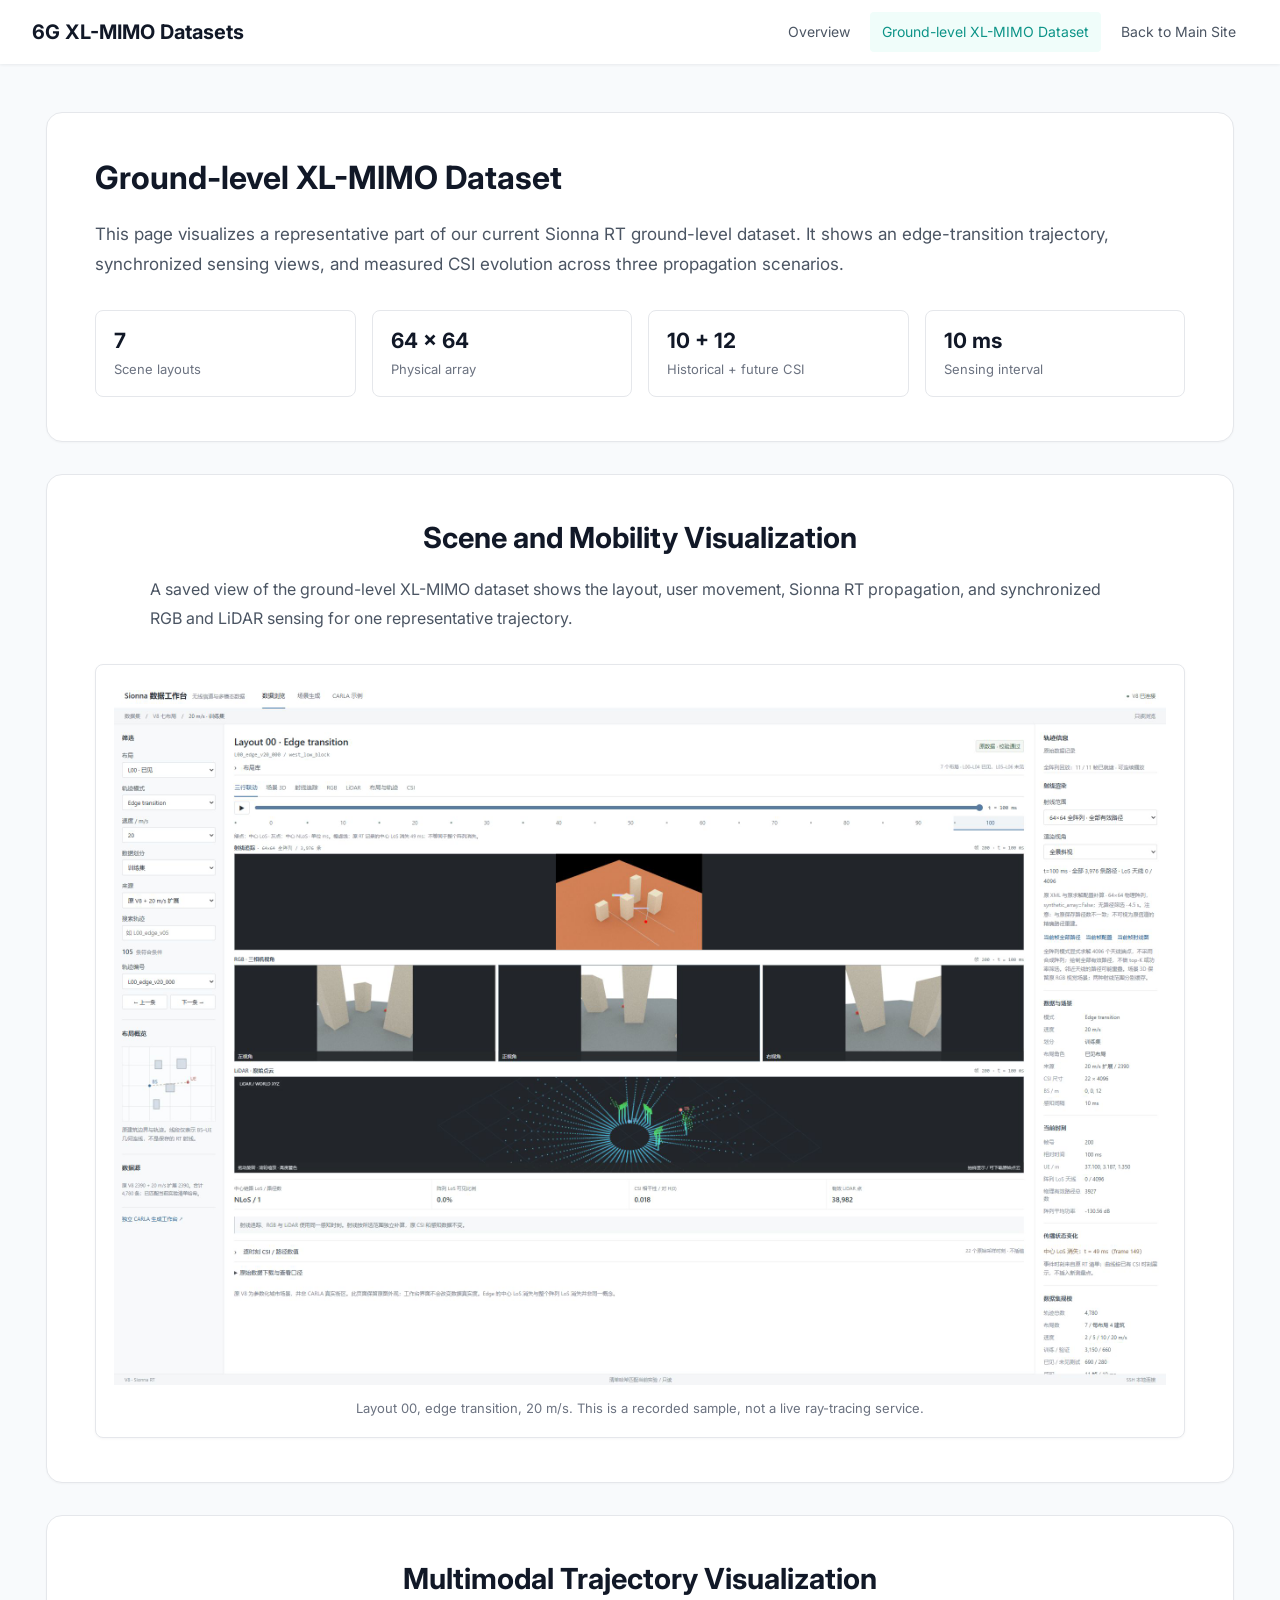
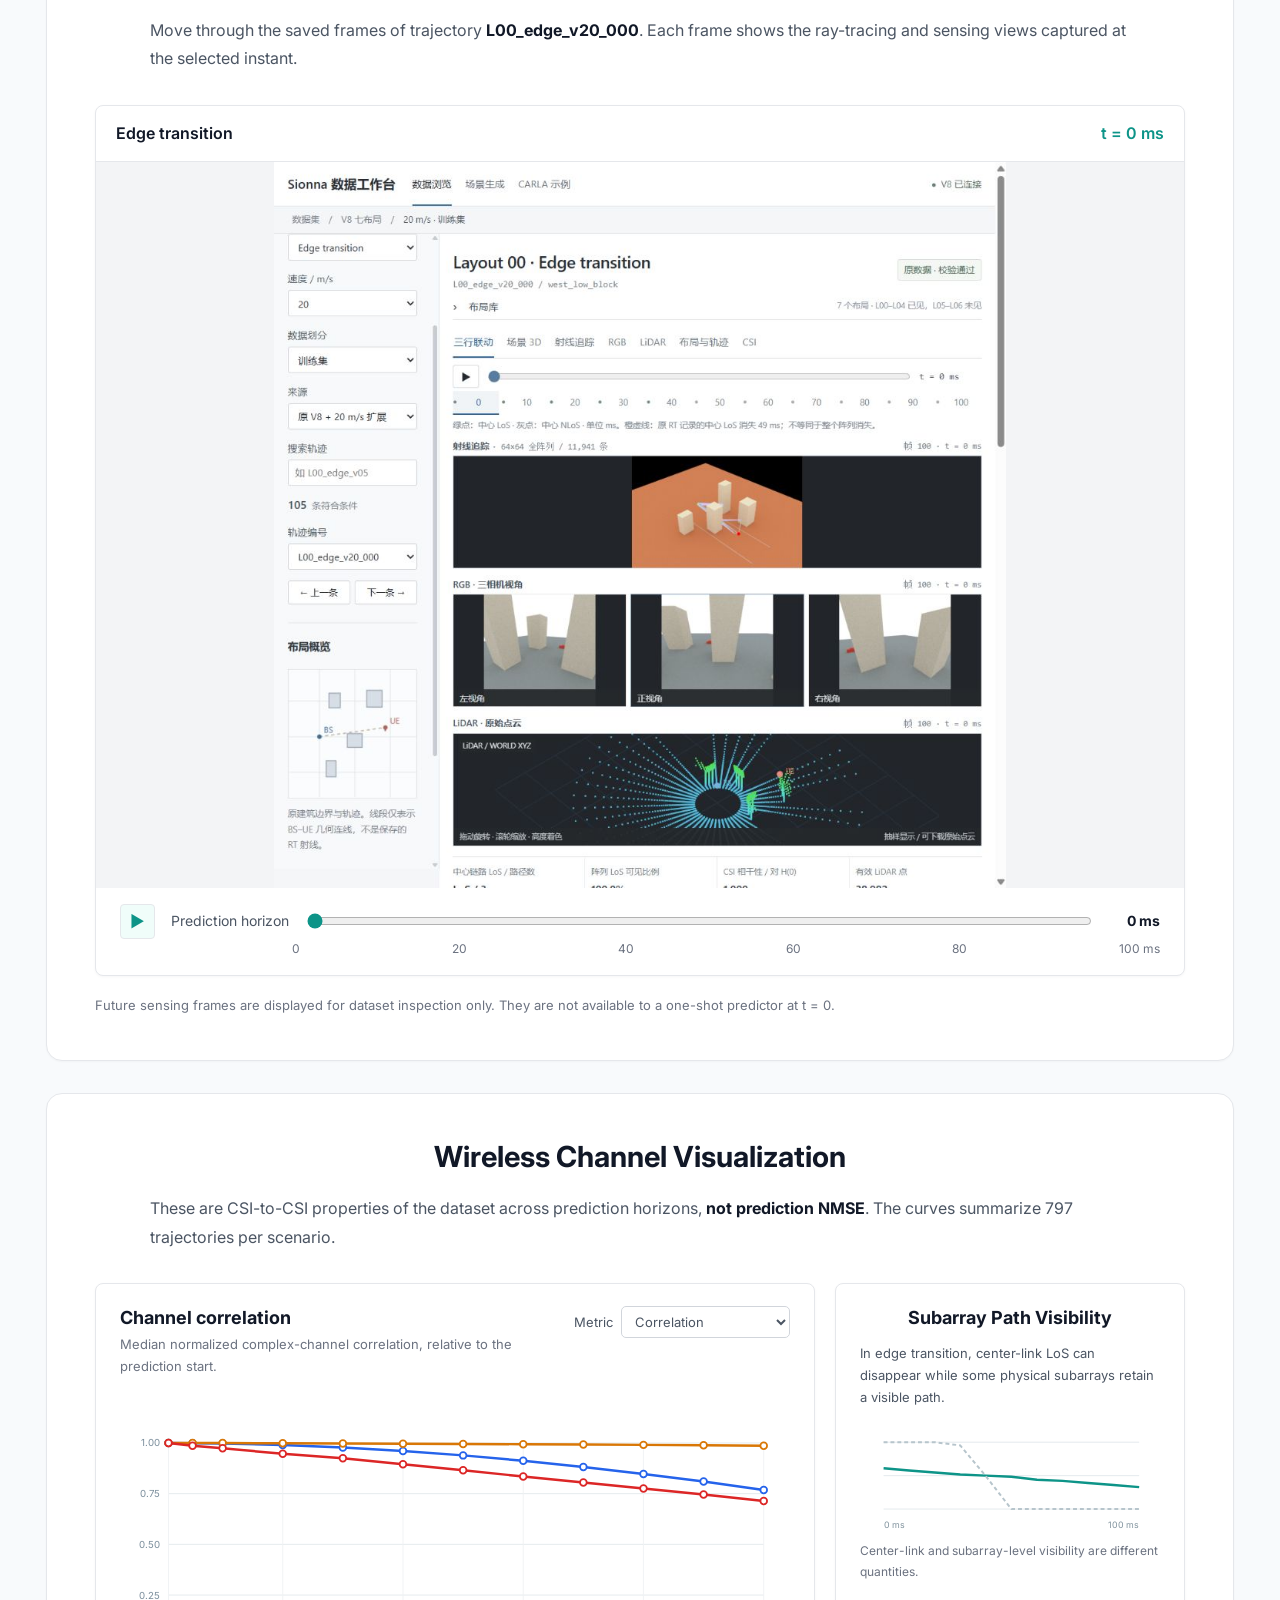
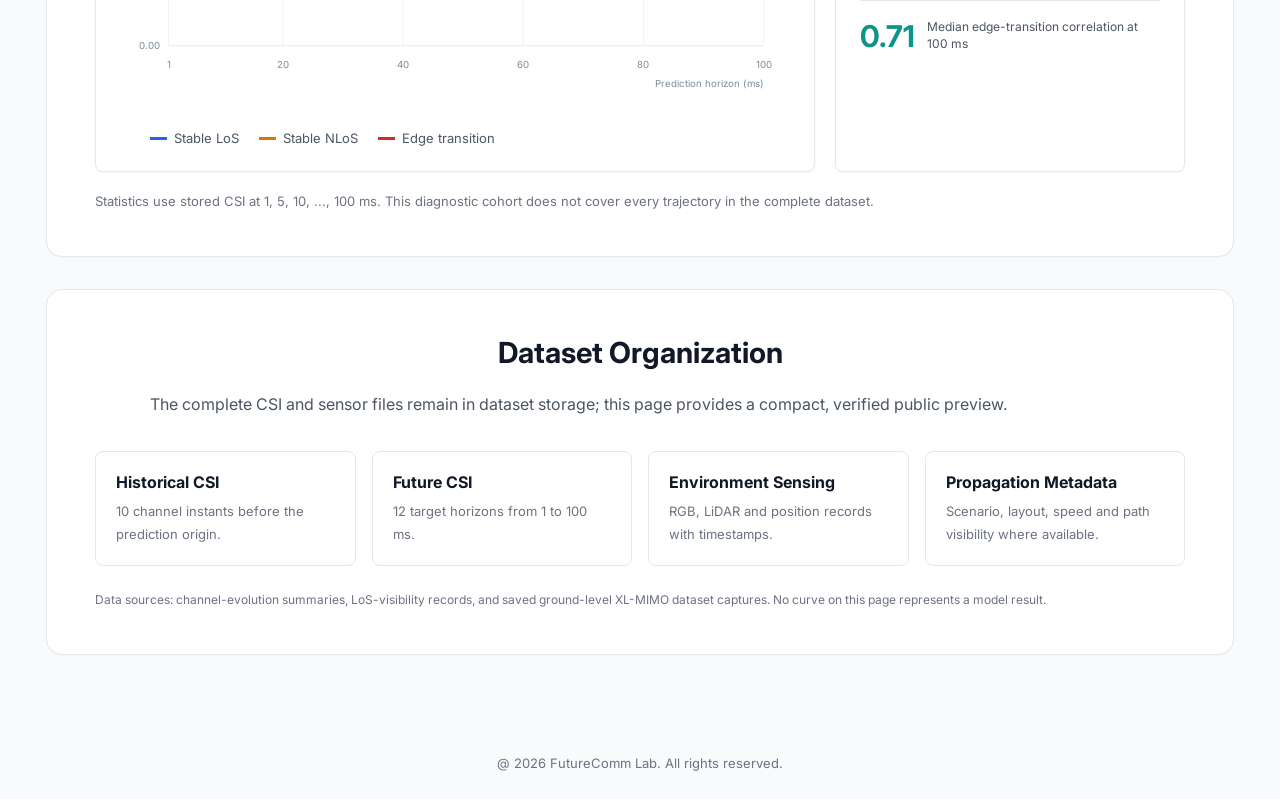
==== commit cafa8ca0: "Name ground-level XL-MIMO dataset consistently" ====
--- a/ground.html
+++ b/ground.html
@@ -4,12 +4,12 @@
   <meta charset="UTF-8">
   <meta name="viewport" content="width=device-width, initial-scale=1.0">
   <meta name="description" content="Ground-level XL-MIMO channel dataset preview with Sionna RT scenes, multimodal sensing, and channel-evolution diagnostics.">
-  <title>Ground-level Dataset | 6G XL-MIMO Datasets</title>
+  <title>Ground-level XL-MIMO Dataset | 6G XL-MIMO Datasets</title>
   <link rel="preconnect" href="https://fonts.googleapis.com">
   <link rel="preconnect" href="https://fonts.gstatic.com" crossorigin>
   <link href="https://fonts.googleapis.com/css2?family=Inter:wght@300;400;600;700&display=swap" rel="stylesheet">
-  <link rel="stylesheet" href="ground.css">
-  <script defer src="ground.js"></script>
+  <link rel="stylesheet" href="ground.css?v=2">
+  <script defer src="ground.js?v=3"></script>
 </head>
 <body>
   <header class="site-header">
@@ -17,7 +17,7 @@
       <a class="site-name" href="index.html">6G XL-MIMO Datasets</a>
       <nav aria-label="Page navigation">
         <a href="index.html">Overview</a>
-        <a class="active" href="ground.html" aria-current="page">Ground-level Dataset</a>
+        <a class="active" href="ground.html?v=3" aria-current="page">Ground-level XL-MIMO Dataset</a>
         <a href="index.html">Back to Main Site</a>
       </nav>
     </div>
@@ -37,9 +37,9 @@
 
     <section class="panel" id="scene">
       <h2>Scene and Mobility Visualization</h2>
-      <p class="section-description">A saved V8 workbench view shows the ground layout, user movement, Sionna RT propagation, and synchronized RGB and LiDAR sensing for one representative trajectory.</p>
+      <p class="section-description">A saved view of the ground-level XL-MIMO dataset shows the layout, user movement, Sionna RT propagation, and synchronized RGB and LiDAR sensing for one representative trajectory.</p>
       <figure class="figure-card scene-figure">
-        <img src="ground-assets/layout_clip.jpg" alt="Saved V8 ground-level Sionna RT workbench showing the scene, rays, RGB views and LiDAR">
+        <img src="ground-assets/layout_clip.jpg" alt="Ground-level XL-MIMO dataset scene with Sionna RT rays, RGB views and LiDAR">
         <figcaption>Layout 00, edge transition, 20 m/s. This is a recorded sample, not a live ray-tracing service.</figcaption>
       </figure>
     </section>
@@ -49,7 +49,7 @@
       <p class="section-description">Move through the saved frames of trajectory <strong>L00_edge_v20_000</strong>. Each frame shows the ray-tracing and sensing views captured at the selected instant.</p>
       <div class="figure-card replay-card">
         <div class="figure-title">Edge transition <span id="frame-badge">t = 0 ms</span></div>
-        <img id="replay-image" src="ground-assets/edge_00.jpg" alt="Saved V8 edge-transition workbench at 0 ms">
+        <img id="replay-image" src="ground-assets/edge_00.jpg" alt="Ground-level XL-MIMO dataset edge-transition view at 0 ms">
         <div class="replay-controls">
           <button id="play-button" type="button" aria-label="Play trajectory">&#9654;</button>
           <label for="frame-range">Prediction horizon</label>
@@ -99,7 +99,7 @@
         <article><h3>Environment Sensing</h3><p>RGB, LiDAR and position records with timestamps.</p></article>
         <article><h3>Propagation Metadata</h3><p>Scenario, layout, speed and path visibility where available.</p></article>
       </div>
-      <p class="source">Data sources: <code>analysis/v8_temporal_horizon_summary.csv</code>, <code>analysis/v8_edge_los_visibility_summary.json</code>, and saved V8 workbench captures. No curve on this page represents a model result.</p>
+      <p class="source">Data sources: channel-evolution summaries, LoS-visibility records, and saved ground-level XL-MIMO dataset captures. No curve on this page represents a model result.</p>
     </section>
   </main>
 
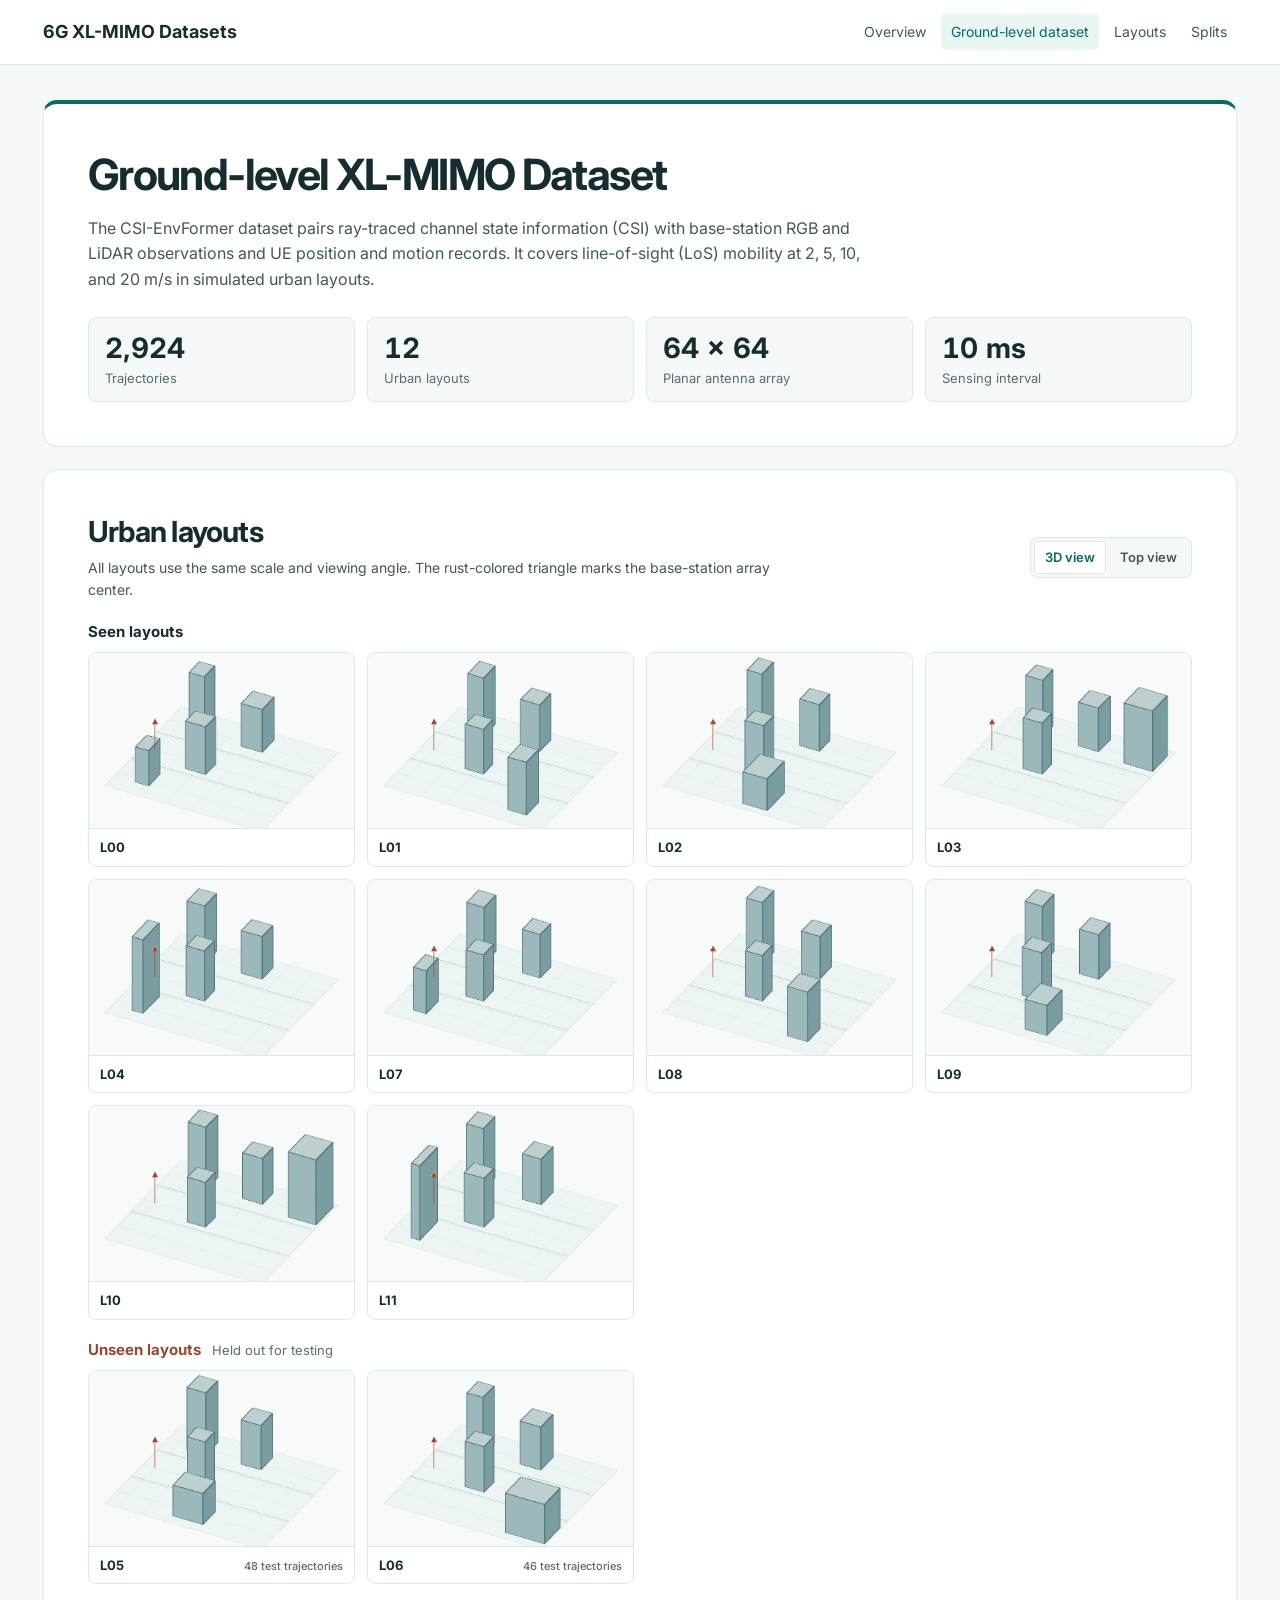
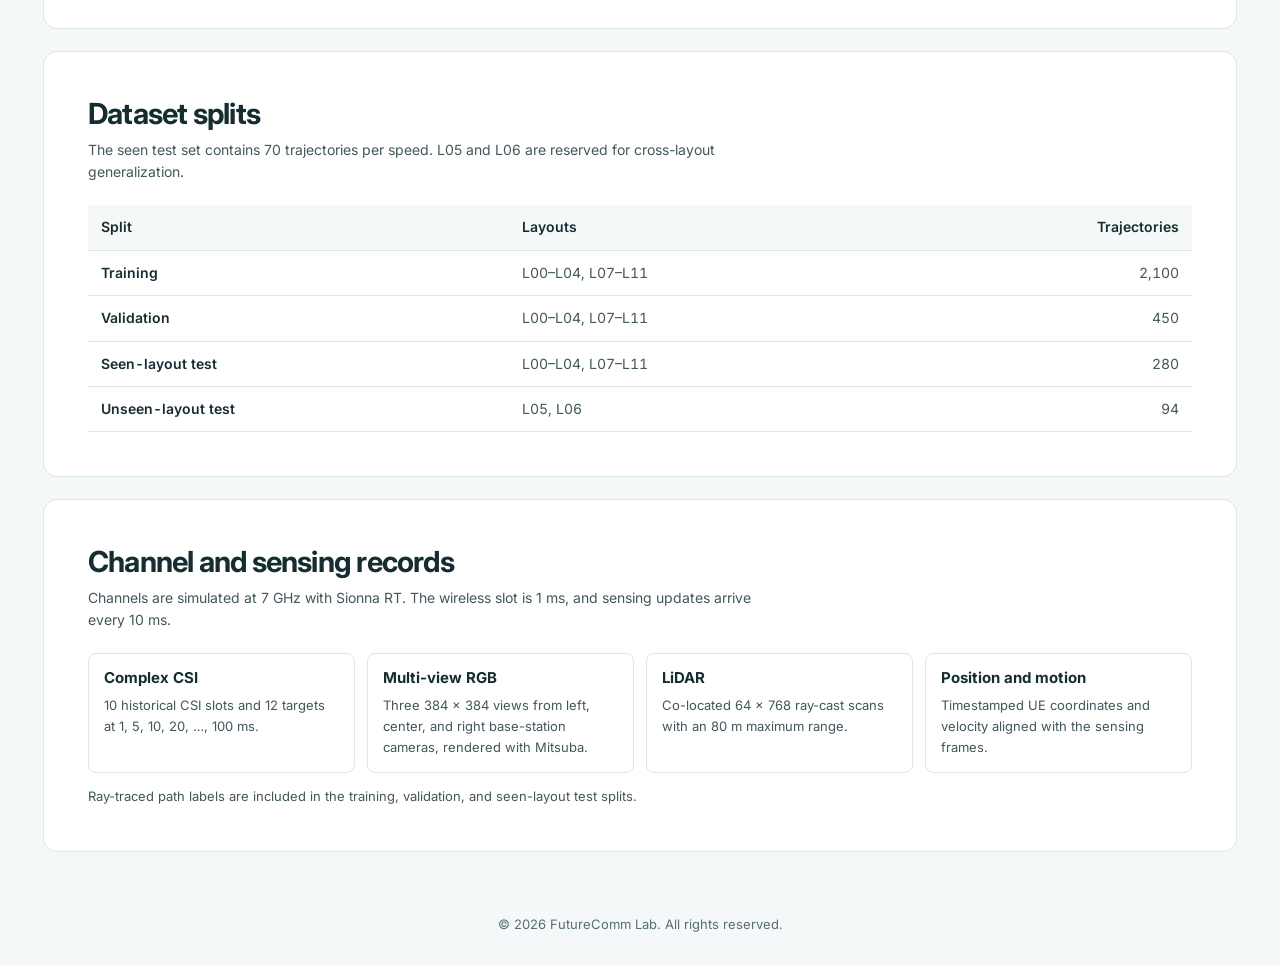
==== commit 87ba54da: "Update ground-level dataset page for CSI-EnvFormer" ====
--- a/ground.html
+++ b/ground.html
@@ -3,13 +3,13 @@
 <head>
   <meta charset="UTF-8">
   <meta name="viewport" content="width=device-width, initial-scale=1.0">
-  <meta name="description" content="Ground-level XL-MIMO channel dataset preview with Sionna RT scenes, multimodal sensing, and channel-evolution diagnostics.">
+  <meta name="description" content="The CSI-EnvFormer ground-level XL-MIMO dataset with 2,924 trajectories across 12 simulated urban layouts and synchronized CSI, RGB, LiDAR, and position records.">
   <title>Ground-level XL-MIMO Dataset | 6G XL-MIMO Datasets</title>
   <link rel="preconnect" href="https://fonts.googleapis.com">
   <link rel="preconnect" href="https://fonts.gstatic.com" crossorigin>
-  <link href="https://fonts.googleapis.com/css2?family=Inter:wght@300;400;600;700&display=swap" rel="stylesheet">
-  <link rel="stylesheet" href="ground.css?v=2">
-  <script defer src="ground.js?v=3"></script>
+  <link href="https://fonts.googleapis.com/css2?family=Inter:wght@400;500;600;700&display=swap" rel="stylesheet">
+  <link rel="stylesheet" href="ground.css?v=4">
+  <script defer src="ground.js?v=4"></script>
 </head>
 <body>
   <header class="site-header">
@@ -17,92 +17,95 @@
       <a class="site-name" href="index.html">6G XL-MIMO Datasets</a>
       <nav aria-label="Page navigation">
         <a href="index.html">Overview</a>
-        <a class="active" href="ground.html?v=3" aria-current="page">Ground-level XL-MIMO Dataset</a>
-        <a href="index.html">Back to Main Site</a>
+        <a class="active" href="ground.html?v=3" aria-current="page">Ground-level dataset</a>
+        <a href="#layouts">Layouts</a>
+        <a href="#splits">Splits</a>
       </nav>
     </div>
   </header>
 
   <main class="site-main">
-    <section class="panel intro" id="overview">
-      <h1>Ground-level XL-MIMO Dataset</h1>
-      <p>This page visualizes a representative part of our current Sionna RT ground-level dataset. It shows an edge-transition trajectory, synchronized sensing views, and measured CSI evolution across three propagation scenarios.</p>
-      <div class="intro-facts" aria-label="Dataset specifications">
-        <div><strong>7</strong><span>Scene layouts</span></div>
-        <div><strong>64 &times; 64</strong><span>Physical array</span></div>
-        <div><strong>10 + 12</strong><span>Historical + future CSI</span></div>
-        <div><strong>10 ms</strong><span>Sensing interval</span></div>
+    <section class="panel intro" aria-labelledby="page-title">
+      <h1 id="page-title">Ground-level XL-MIMO Dataset</h1>
+      <p>The CSI-EnvFormer dataset pairs ray-traced channel state information (CSI) with base-station RGB and LiDAR observations and UE position and motion records. It covers line-of-sight (LoS) mobility at 2, 5, 10, and 20 m/s in simulated urban layouts.</p>
+      <dl class="intro-facts">
+        <div><dt>Trajectories</dt><dd>2,924</dd></div>
+        <div><dt>Urban layouts</dt><dd>12</dd></div>
+        <div><dt>Planar antenna array</dt><dd>64 &times; 64</dd></div>
+        <div><dt>Sensing interval</dt><dd>10 ms</dd></div>
+      </dl>
+    </section>
+
+    <section class="panel" id="layouts" aria-labelledby="layouts-title">
+      <div class="section-heading">
+        <div>
+          <h2 id="layouts-title">Urban layouts</h2>
+          <p>All layouts use the same scale and viewing angle. The rust-colored triangle marks the base-station array center.</p>
+        </div>
+        <div class="view-switch" role="group" aria-label="Layout view" hidden>
+          <button type="button" data-view="3d" aria-pressed="true">3D view</button>
+          <button type="button" data-view="plan" aria-pressed="false">Top view</button>
+        </div>
+      </div>
+
+      <h3 class="group-title">Seen layouts</h3>
+      <div class="layout-grid">
+        <figure class="layout-card"><img src="ground-assets/paper-layouts/l00-3d.webp" data-layout="l00" alt="3D view of urban layout L00" width="720" height="475"><figcaption>L00</figcaption></figure>
+        <figure class="layout-card"><img src="ground-assets/paper-layouts/l01-3d.webp" data-layout="l01" alt="3D view of urban layout L01" width="720" height="475"><figcaption>L01</figcaption></figure>
+        <figure class="layout-card"><img src="ground-assets/paper-layouts/l02-3d.webp" data-layout="l02" alt="3D view of urban layout L02" width="720" height="475"><figcaption>L02</figcaption></figure>
+        <figure class="layout-card"><img src="ground-assets/paper-layouts/l03-3d.webp" data-layout="l03" alt="3D view of urban layout L03" width="720" height="475"><figcaption>L03</figcaption></figure>
+        <figure class="layout-card"><img src="ground-assets/paper-layouts/l04-3d.webp" data-layout="l04" alt="3D view of urban layout L04" width="720" height="475" loading="lazy"><figcaption>L04</figcaption></figure>
+        <figure class="layout-card"><img src="ground-assets/paper-layouts/l07-3d.webp" data-layout="l07" alt="3D view of urban layout L07" width="720" height="475" loading="lazy"><figcaption>L07</figcaption></figure>
+        <figure class="layout-card"><img src="ground-assets/paper-layouts/l08-3d.webp" data-layout="l08" alt="3D view of urban layout L08" width="720" height="475" loading="lazy"><figcaption>L08</figcaption></figure>
+        <figure class="layout-card"><img src="ground-assets/paper-layouts/l09-3d.webp" data-layout="l09" alt="3D view of urban layout L09" width="720" height="475" loading="lazy"><figcaption>L09</figcaption></figure>
+        <figure class="layout-card"><img src="ground-assets/paper-layouts/l10-3d.webp" data-layout="l10" alt="3D view of urban layout L10" width="720" height="475" loading="lazy"><figcaption>L10</figcaption></figure>
+        <figure class="layout-card"><img src="ground-assets/paper-layouts/l11-3d.webp" data-layout="l11" alt="3D view of urban layout L11" width="720" height="475" loading="lazy"><figcaption>L11</figcaption></figure>
+      </div>
+
+      <h3 class="group-title held-out">Unseen layouts <span>Held out for testing</span></h3>
+      <div class="layout-grid">
+        <figure class="layout-card"><img src="ground-assets/paper-layouts/l05-3d.webp" data-layout="l05" alt="3D view of unseen urban layout L05" width="720" height="475" loading="lazy"><figcaption>L05 <span>48 test trajectories</span></figcaption></figure>
+        <figure class="layout-card"><img src="ground-assets/paper-layouts/l06-3d.webp" data-layout="l06" alt="3D view of unseen urban layout L06" width="720" height="475" loading="lazy"><figcaption>L06 <span>46 test trajectories</span></figcaption></figure>
       </div>
     </section>
 
-    <section class="panel" id="scene">
-      <h2>Scene and Mobility Visualization</h2>
-      <p class="section-description">A saved view of the ground-level XL-MIMO dataset shows the layout, user movement, Sionna RT propagation, and synchronized RGB and LiDAR sensing for one representative trajectory.</p>
-      <figure class="figure-card scene-figure">
-        <img src="ground-assets/layout_clip.jpg" alt="Ground-level XL-MIMO dataset scene with Sionna RT rays, RGB views and LiDAR">
-        <figcaption>Layout 00, edge transition, 20 m/s. This is a recorded sample, not a live ray-tracing service.</figcaption>
-      </figure>
+    <section class="panel" id="splits" aria-labelledby="splits-title">
+      <div class="section-heading">
+        <div>
+          <h2 id="splits-title">Dataset splits</h2>
+          <p>The seen test set contains 70 trajectories per speed. L05 and L06 are reserved for cross-layout generalization.</p>
+        </div>
+      </div>
+      <div class="table-wrap">
+        <table>
+          <thead><tr><th scope="col">Split</th><th scope="col">Layouts</th><th scope="col">Trajectories</th></tr></thead>
+          <tbody>
+            <tr><th scope="row">Training</th><td>L00–L04, L07–L11</td><td>2,100</td></tr>
+            <tr><th scope="row">Validation</th><td>L00–L04, L07–L11</td><td>450</td></tr>
+            <tr><th scope="row">Seen-layout test</th><td>L00–L04, L07–L11</td><td>280</td></tr>
+            <tr><th scope="row">Unseen-layout test</th><td>L05, L06</td><td>94</td></tr>
+          </tbody>
+        </table>
+      </div>
     </section>
 
-    <section class="panel" id="replay">
-      <h2>Multimodal Trajectory Visualization</h2>
-      <p class="section-description">Move through the saved frames of trajectory <strong>L00_edge_v20_000</strong>. Each frame shows the ray-tracing and sensing views captured at the selected instant.</p>
-      <div class="figure-card replay-card">
-        <div class="figure-title">Edge transition <span id="frame-badge">t = 0 ms</span></div>
-        <img id="replay-image" src="ground-assets/edge_00.jpg" alt="Ground-level XL-MIMO dataset edge-transition view at 0 ms">
-        <div class="replay-controls">
-          <button id="play-button" type="button" aria-label="Play trajectory">&#9654;</button>
-          <label for="frame-range">Prediction horizon</label>
-          <input id="frame-range" type="range" min="0" max="10" step="1" value="0" aria-label="Select saved sensing frame">
-          <strong id="frame-time">0 ms</strong>
+    <section class="panel" id="structure" aria-labelledby="structure-title">
+      <div class="section-heading">
+        <div>
+          <h2 id="structure-title">Channel and sensing records</h2>
+          <p>Channels are simulated at 7 GHz with Sionna RT. The wireless slot is 1 ms, and sensing updates arrive every 10 ms.</p>
         </div>
-        <div class="ticks" aria-hidden="true"><span>0</span><span>20</span><span>40</span><span>60</span><span>80</span><span>100 ms</span></div>
       </div>
-      <p class="note">Future sensing frames are displayed for dataset inspection only. They are not available to a one-shot predictor at t = 0.</p>
-    </section>
-
-    <section class="panel" id="diagnostics">
-      <h2>Wireless Channel Visualization</h2>
-      <p class="section-description">These are CSI-to-CSI properties of the dataset across prediction horizons, <strong>not prediction NMSE</strong>. The curves summarize 797 trajectories per scenario.</p>
-      <div class="chart-grid">
-        <div class="figure-card chart-card">
-          <div class="chart-heading">
-            <div><h3 id="metric-title">Channel correlation</h3><p id="metric-description">Median normalized complex-channel correlation, relative to the prediction start.</p></div>
-            <label for="metric-select">Metric
-              <select id="metric-select">
-                <option value="correlation_median">Correlation</option>
-                <option value="change_db_median">Relative change (dB)</option>
-                <option value="shape_error_db_median">Shape error (dB)</option>
-              </select>
-            </label>
-          </div>
-          <div id="evolution-chart" class="chart" role="img" aria-label="Channel evolution for stable LoS, stable NLoS and edge transition"></div>
-          <div class="legend"><span><i class="los"></i>Stable LoS</span><span><i class="nlos"></i>Stable NLoS</span><span><i class="edge"></i>Edge transition</span></div>
-        </div>
-        <aside class="figure-card visibility-card">
-          <h3>Subarray Path Visibility</h3>
-          <p>In edge transition, center-link LoS can disappear while some physical subarrays retain a visible path.</p>
-          <div id="visibility-chart" class="mini-chart" role="img" aria-label="Edge-transition array LoS visibility across the horizon"></div>
-          <p class="small">Center-link and subarray-level visibility are different quantities.</p>
-          <p class="stat"><strong id="edge-corr">--</strong><span>Median edge-transition correlation at 100 ms</span></p>
-        </aside>
+      <div class="record-grid">
+        <article><h3>Complex CSI</h3><p>10 historical CSI slots and 12 targets at 1, 5, 10, 20, …, 100 ms.</p></article>
+        <article><h3>Multi-view RGB</h3><p>Three 384 &times; 384 views from left, center, and right base-station cameras, rendered with Mitsuba.</p></article>
+        <article><h3>LiDAR</h3><p>Co-located 64 &times; 768 ray-cast scans with an 80 m maximum range.</p></article>
+        <article><h3>Position and motion</h3><p>Timestamped UE coordinates and velocity aligned with the sensing frames.</p></article>
       </div>
-      <p class="note">Statistics use stored CSI at 1, 5, 10, ..., 100 ms. This diagnostic cohort does not cover every trajectory in the complete dataset.</p>
-    </section>
-
-    <section class="panel" id="structure">
-      <h2>Dataset Organization</h2>
-      <p class="section-description">The complete CSI and sensor files remain in dataset storage; this page provides a compact, verified public preview.</p>
-      <div class="data-grid">
-        <article><h3>Historical CSI</h3><p>10 channel instants before the prediction origin.</p></article>
-        <article><h3>Future CSI</h3><p>12 target horizons from 1 to 100 ms.</p></article>
-        <article><h3>Environment Sensing</h3><p>RGB, LiDAR and position records with timestamps.</p></article>
-        <article><h3>Propagation Metadata</h3><p>Scenario, layout, speed and path visibility where available.</p></article>
-      </div>
-      <p class="source">Data sources: channel-evolution summaries, LoS-visibility records, and saved ground-level XL-MIMO dataset captures. No curve on this page represents a model result.</p>
+      <p class="record-note">Ray-traced path labels are included in the training, validation, and seen-layout test splits.</p>
     </section>
   </main>
 
-  <footer class="site-footer">@ 2026 FutureComm Lab. All rights reserved.</footer>
+  <footer class="site-footer">&copy; 2026 FutureComm Lab. All rights reserved.</footer>
 </body>
 </html>
--- a/ground.css
+++ b/ground.css
@@ -1,116 +1,91 @@
 :root {
-  --ink: #111827;
-  --text: #4b5563;
-  --muted: #6b7280;
-  --line: #e5e7eb;
-  --background: #f8fafc;
-  --accent: #0d9488;
-  --accent-light: #f0fdfa;
-  --los: #2563eb;
-  --nlos: #d97706;
-  --edge: #dc2626;
+  --ink: #152d31;
+  --text: #42575c;
+  --muted: #566e73;
+  --line: #dce7e7;
+  --background: #f4f8f8;
+  --accent: #086a61;
+  --accent-light: #e9f5f2;
+  --held-out: #9b462f;
 }
 
 * { box-sizing: border-box; }
-html { scroll-behavior: smooth; }
-body { margin: 0; color: var(--ink); background: var(--background); font: 16px/1.7 Inter, sans-serif; }
+html { scroll-padding-top: 90px; }
+body { margin: 0; color: var(--ink); background: var(--background); font: 16px/1.6 Inter, sans-serif; }
 a { color: inherit; text-decoration: none; }
-button, input, select { font: inherit; }
+button { font: inherit; }
+a:focus-visible, button:focus-visible { outline: 2px solid var(--accent); outline-offset: 3px; }
 
-.site-header { position: sticky; top: 0; z-index: 10; height: 64px; background: #fff; box-shadow: 0 1px 3px #11182712; }
-.header-inner { max-width: 1440px; margin: auto; height: 100%; padding: 0 32px; display: flex; align-items: center; justify-content: space-between; gap: 24px; }
-.site-name { font-size: 20px; font-weight: 700; white-space: nowrap; }
-.site-header nav { display: flex; align-items: center; gap: 8px; font-size: 14px; color: var(--text); }
-.site-header nav a { padding: 8px 12px; white-space: nowrap; border-radius: 4px; }
+.site-header { position: sticky; top: 0; z-index: 10; background: #fff; border-bottom: 1px solid var(--line); }
+.header-inner { max-width: 1250px; min-height: 64px; margin: auto; padding: 0 28px; display: flex; align-items: center; justify-content: space-between; gap: 20px; }
+.site-name { font-size: 18px; font-weight: 700; white-space: nowrap; }
+.site-header nav { display: flex; flex-wrap: wrap; align-items: center; gap: 5px; color: var(--text); font-size: 14px; }
+.site-header nav a { padding: 7px 10px; white-space: nowrap; border-radius: 5px; }
 .site-header nav a:hover, .site-header nav a.active { color: var(--accent); background: var(--accent-light); }
 
-.site-main { max-width: 1250px; margin: 48px auto 72px; padding: 0 31px; }
-.panel { background: #fff; border: 1px solid var(--line); border-radius: 16px; padding: 44px 48px; margin-bottom: 32px; box-shadow: 0 1px 2px #11182708; }
-h1, h2, h3, p, figure { margin-top: 0; }
-h1, h2, h3 { line-height: 1.3; }
-h1 { font-size: 32px; margin-bottom: 20px; }
-h2 { font-size: 29px; text-align: center; margin-bottom: 18px; }
-h3 { font-size: 20px; margin-bottom: 12px; }
-p { color: var(--text); margin-bottom: 0; }
-.intro p { font-size: 17px; line-height: 1.8; }
-.section-description { max-width: 980px; margin: 0 auto 32px; font-size: 16px; line-height: 1.8; }
-.section-description strong { color: var(--ink); }
+.site-main { max-width: 1250px; margin: 35px auto 52px; padding: 0 28px; }
+.panel { background: #fff; border: 1px solid var(--line); border-radius: 14px; padding: clamp(22px, 4vw, 44px); margin-bottom: 22px; }
+h1, h2, h3, p, figure, dl, dd { margin: 0; }
+h1, h2, h3 { line-height: 1.25; }
+h1 { font-size: clamp(28px, 4vw, 43px); letter-spacing: -.038em; margin-bottom: 14px; }
+h2 { font-size: clamp(23px, 3vw, 29px); letter-spacing: -.027em; margin-bottom: 6px; }
+p { color: var(--text); }
+.intro { border-top: 4px solid var(--accent); }
+.intro > p { max-width: 780px; }
+.intro-facts { display: grid; grid-template-columns: repeat(4, minmax(0, 1fr)); gap: 12px; margin-top: 24px; }
+.intro-facts div { display: grid; align-content: start; gap: 2px; background: #f4f8f7; border: 1px solid var(--line); border-radius: 8px; padding: 13px 16px; }
+.intro-facts dt { grid-row: 2; color: var(--muted); font-size: 13px; }
+.intro-facts dd { grid-row: 1; font-size: clamp(21px, 2.5vw, 28px); font-weight: 700; line-height: 1.25; font-variant-numeric: tabular-nums; }
 
-.intro-facts { display: grid; grid-template-columns: repeat(4, 1fr); gap: 16px; margin-top: 30px; }
-.intro-facts div { padding: 16px 18px; border: 1px solid var(--line); border-radius: 8px; display: flex; flex-direction: column; }
-.intro-facts strong { font-size: 21px; line-height: 1.3; }
-.intro-facts span { color: var(--muted); font-size: 13px; margin-top: 4px; }
+.section-heading { display: flex; justify-content: space-between; align-items: flex-start; gap: 20px; margin-bottom: 22px; }
+.section-heading p { max-width: 700px; font-size: 14px; }
+.view-switch { display: flex; flex-shrink: 0; align-self: center; gap: 3px; border: 1px solid var(--line); background: #f4f8f7; border-radius: 8px; padding: 3px; }
+.view-switch[hidden] { display: none; }
+.view-switch button { border: 1px solid transparent; border-radius: 5px; background: none; color: var(--text); font-size: 13px; font-weight: 600; padding: 5px 10px; white-space: nowrap; cursor: pointer; }
+.view-switch button[aria-pressed="true"] { background: #fff; border-color: var(--line); color: var(--accent); }
+.view-switch button:hover { color: var(--accent); }
+.group-title { font-size: 15px; margin: 21px 0 10px; }
+.group-title span { font-size: 13px; color: var(--muted); font-weight: 400; margin-left: 7px; }
+.held-out { color: var(--held-out); }
+.layout-grid { display: grid; grid-template-columns: repeat(4, minmax(0, 1fr)); gap: 12px; }
+.layout-card { overflow: hidden; border: 1px solid var(--line); border-radius: 8px; min-width: 0; }
+.layout-card img { display: block; width: 100%; height: auto; background: #f7faf9; }
+.layout-card figcaption { display: flex; align-items: baseline; flex-wrap: wrap; justify-content: space-between; gap: 2px 8px; border-top: 1px solid var(--line); padding: 8px 11px; font-size: 13px; font-weight: 700; }
+.layout-card figcaption span { color: var(--muted); font-size: 11px; font-weight: 500; }
 
-.figure-card { border: 1px solid var(--line); border-radius: 8px; background: #fff; overflow: hidden; box-shadow: 0 1px 3px #1118270a; }
-.scene-figure { max-width: 1090px; margin: auto; padding: 18px; }
-.scene-figure img { display: block; width: 100%; }
-.scene-figure figcaption { color: var(--muted); font-size: 13px; text-align: center; margin-top: 12px; }
-.replay-card { max-width: 1090px; margin: auto; }
-.figure-title { padding: 14px 20px; font-size: 16px; font-weight: 600; border-bottom: 1px solid var(--line); display: flex; justify-content: space-between; }
-.figure-title span { color: var(--accent); }
-.replay-card > img { display: block; width: 100%; aspect-ratio: 3/2; object-fit: contain; background: #f3f4f6; }
-.replay-controls { display: flex; align-items: center; gap: 16px; padding: 16px 24px 0; }
-.replay-controls button { width: 35px; height: 35px; border: 1px solid var(--line); border-radius: 4px; background: var(--accent-light); color: var(--accent); cursor: pointer; }
-.replay-controls label { white-space: nowrap; font-size: 14px; color: var(--text); }
-.replay-controls input { flex: 1; accent-color: var(--accent); }
-.replay-controls strong { min-width: 50px; text-align: right; font-size: 14px; }
-.ticks { display: flex; justify-content: space-between; color: var(--muted); font-size: 12px; padding: 0 24px 16px 196px; }
-.note { color: var(--muted); font-size: 13px; margin-top: 18px; }
+.table-wrap { overflow: auto; }
+table { width: 100%; border-collapse: collapse; text-align: left; font-size: 14px; font-variant-numeric: tabular-nums; }
+th, td { padding: 11px 13px; border-bottom: 1px solid var(--line); vertical-align: top; }
+thead { background: #f4f8f7; }
+thead th, tbody th { font-weight: 600; }
+tbody td { color: var(--text); }
+th:last-child, td:last-child { text-align: right; }
 
-.chart-grid { display: grid; grid-template-columns: minmax(0, 1.75fr) minmax(280px, .85fr); gap: 20px; }
-.chart-card, .visibility-card { padding: 22px 24px; }
-.chart-heading { display: flex; justify-content: space-between; gap: 18px; align-items: start; }
-.chart-heading h3 { font-size: 18px; margin-bottom: 3px; }
-.chart-heading p { color: var(--muted); font-size: 13px; }
-.chart-heading label { color: var(--text); font-size: 13px; display: flex; align-items: center; gap: 8px; white-space: nowrap; }
-.chart-heading select { color: var(--text); background: #fff; border: 1px solid #d1d5db; border-radius: 5px; padding: 6px 9px; font-size: 13px; }
-.chart { height: 330px; margin-top: 20px; }
-.chart svg, .mini-chart svg { width: 100%; height: 100%; overflow: visible; }
-.legend { display: flex; flex-wrap: wrap; gap: 20px; margin-left: 30px; color: var(--text); font-size: 13px; }
-.legend span { display: flex; align-items: center; gap: 7px; }
-.legend i { width: 17px; height: 3px; display: inline-block; }
-.legend .los { background: var(--los); }
-.legend .nlos { background: var(--nlos); }
-.legend .edge { background: var(--edge); }
-.visibility-card h3 { text-align: center; font-size: 18px; }
-.visibility-card p { font-size: 13px; }
-.mini-chart { height: 115px; margin-top: 18px; }
-.visibility-card .small { color: var(--muted); font-size: 12px; }
-.stat { border-top: 1px solid var(--line); display: flex; gap: 12px; align-items: center; padding-top: 18px; margin-top: 18px; }
-.stat strong { color: var(--accent); font-size: 30px; line-height: 1; }
-.stat span { font-size: 12px; line-height: 1.4; }
+.record-grid { display: grid; grid-template-columns: repeat(4, minmax(0, 1fr)); gap: 12px; }
+.record-grid article { border: 1px solid var(--line); border-radius: 8px; padding: 15px; }
+.record-grid h3 { font-size: 15px; margin-bottom: 7px; }
+.record-grid p, .record-note { font-size: 13px; }
+.record-note { margin-top: 13px; }
+.site-footer { padding: 10px 20px 30px; text-align: center; color: var(--muted); font-size: 13px; }
 
-.data-grid { display: grid; grid-template-columns: repeat(4, 1fr); gap: 16px; }
-.data-grid article { border: 1px solid var(--line); border-radius: 8px; padding: 20px; }
-.data-grid h3 { font-size: 16px; margin-bottom: 8px; }
-.data-grid p { color: var(--muted); font-size: 13px; }
-.source { color: var(--muted); font-size: 12px; margin-top: 24px; overflow-wrap: anywhere; }
-.source code { color: var(--text); }
-.site-footer { padding: 25px; text-align: center; color: var(--muted); font-size: 13px; }
-
-@media (max-width: 900px) {
-  .chart-grid { grid-template-columns: 1fr; }
-  .intro-facts, .data-grid { grid-template-columns: repeat(2, 1fr); }
+@media (max-width: 820px) {
+  .header-inner { flex-wrap: wrap; gap: 3px 10px; padding-block: 8px; }
+  .site-header nav { width: 100%; }
+  .layout-grid { grid-template-columns: repeat(3, minmax(0, 1fr)); }
+  .record-grid { grid-template-columns: repeat(2, minmax(0, 1fr)); }
 }
-@media (max-width: 600px) {
-  .site-header { height: auto; }
-  .header-inner { padding: 12px 16px; flex-wrap: wrap; gap: 4px; }
-  .site-name { font-size: 17px; }
-  .site-header nav { width: 100%; overflow-x: auto; font-size: 12px; }
-  .site-header nav a { padding: 5px 7px; }
-  .site-main { margin: 20px auto 40px; padding: 0 15px; }
-  .panel { padding: 24px 18px; margin-bottom: 18px; }
-  h1 { font-size: 25px; }
-  h2 { font-size: 23px; }
-  .intro p, .section-description { font-size: 14px; }
-  .intro-facts, .data-grid { gap: 8px; }
-  .intro-facts div, .data-grid article { padding: 12px; }
-  .replay-controls { gap: 8px; padding: 12px 10px 0; }
-  .replay-controls label { display: none; }
-  .ticks { padding: 0 10px 12px 52px; }
-  .chart-card, .visibility-card { padding: 15px; }
-  .chart-heading { display: block; }
-  .chart-heading label { margin-top: 10px; }
-  .chart { height: 280px; }
-  .legend { margin-left: 0; gap: 10px; font-size: 11px; }
+@media (max-width: 620px) {
+  html { scroll-padding-top: 112px; }
+  .header-inner { flex-wrap: wrap; padding: 9px 14px; gap: 3px 10px; }
+  .site-name { font-size: 16px; }
+  .site-header nav { font-size: 12px; }
+  .site-header nav a { padding: 4px 6px; }
+  .site-main { margin: 15px auto 35px; padding: 0 12px; }
+  .panel { padding: 19px 15px; margin-bottom: 14px; }
+  .section-heading { flex-wrap: wrap; gap: 12px; margin-bottom: 15px; }
+  .intro-facts, .layout-grid { grid-template-columns: repeat(2, minmax(0, 1fr)); }
+  .intro-facts, .layout-grid, .record-grid { gap: 8px; }
+  .intro-facts div, .record-grid article { padding: 10px; }
+  table { font-size: 12px; }
+  th, td { padding: 9px 6px; }
 }
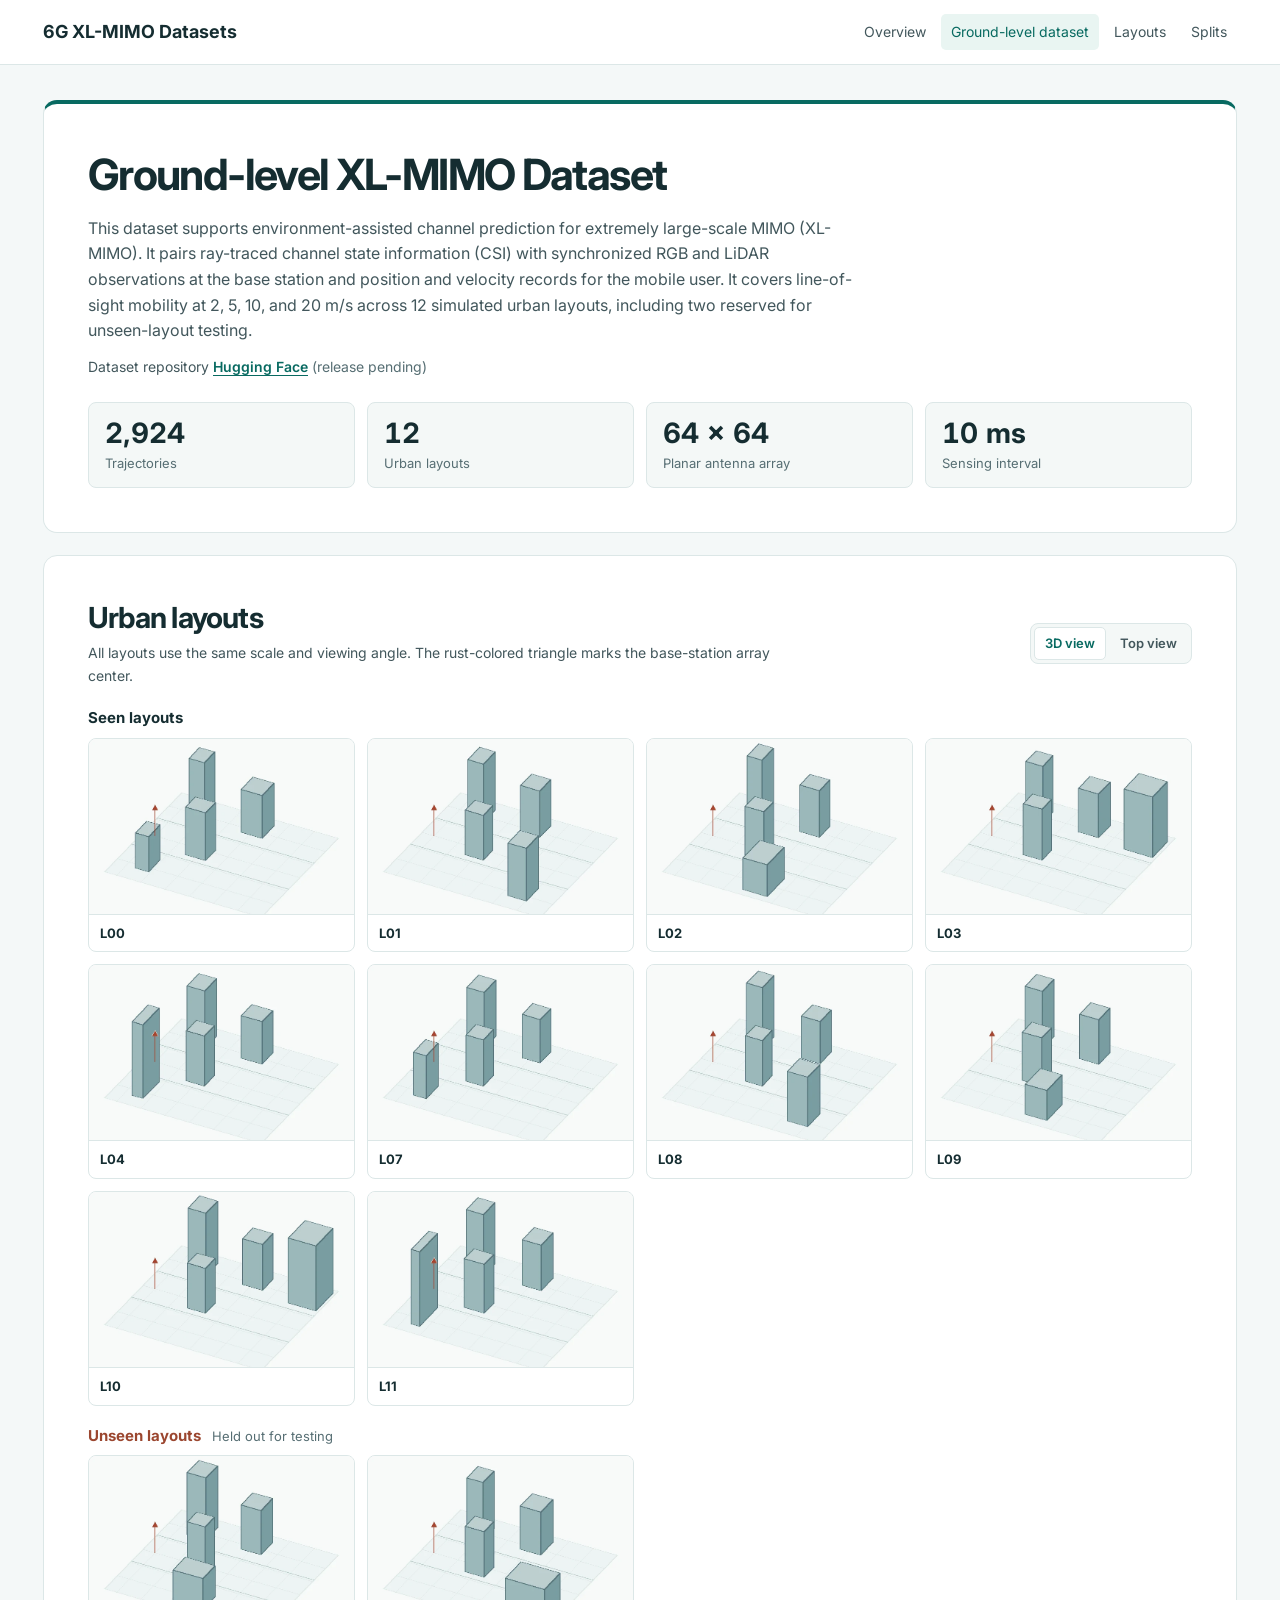
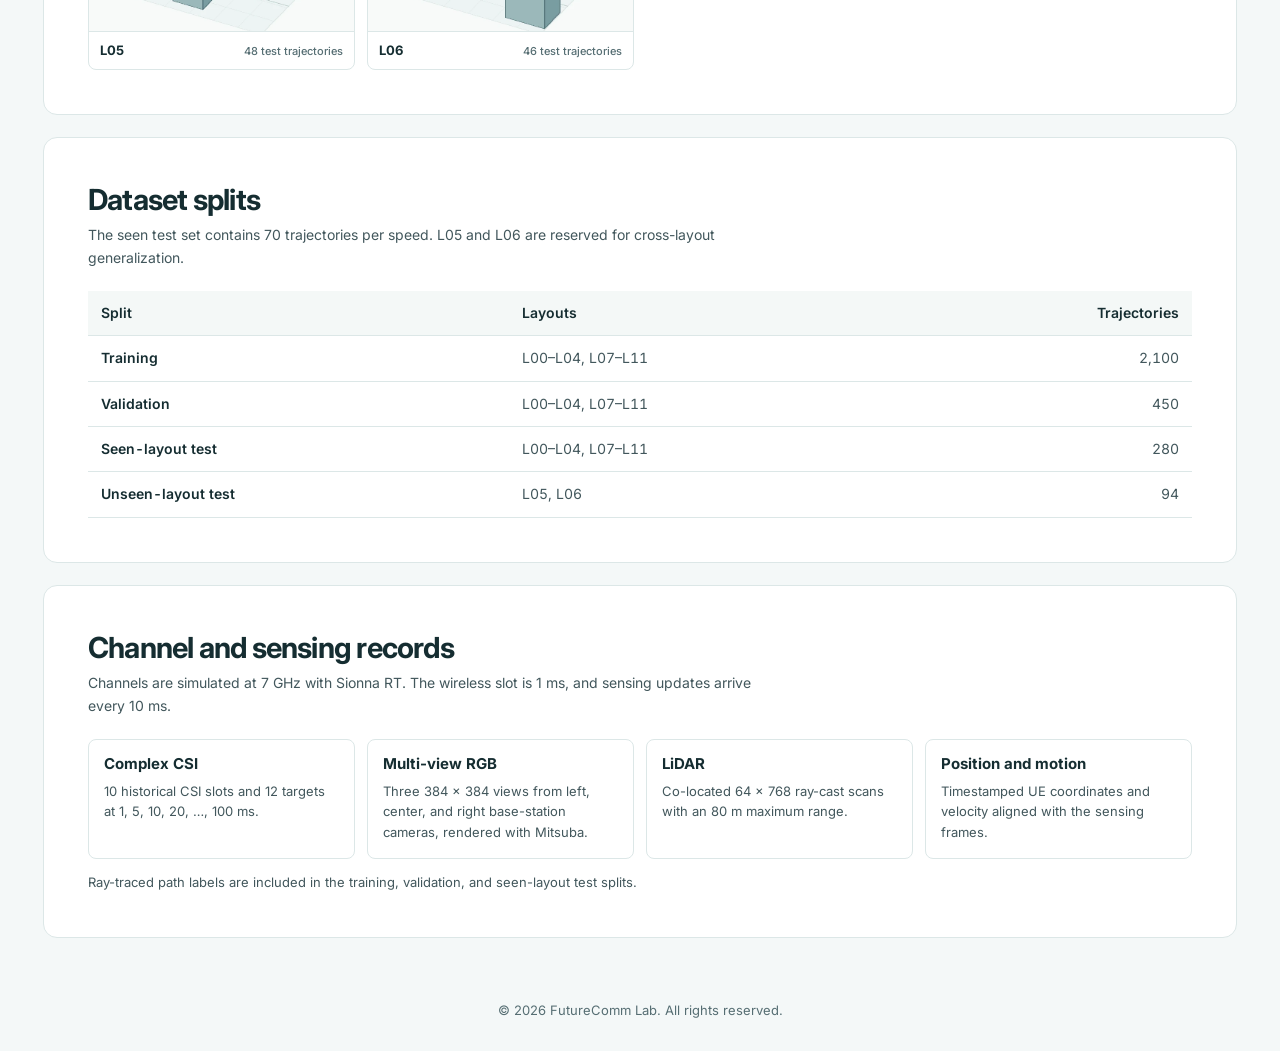
==== commit ac2afa60: "Add Hugging Face dataset repository link" ====
--- a/ground.html
+++ b/ground.html
@@ -8,7 +8,7 @@
   <link rel="preconnect" href="https://fonts.googleapis.com">
   <link rel="preconnect" href="https://fonts.gstatic.com" crossorigin>
   <link href="https://fonts.googleapis.com/css2?family=Inter:wght@400;500;600;700&display=swap" rel="stylesheet">
-  <link rel="stylesheet" href="ground.css?v=4">
+  <link rel="stylesheet" href="ground.css?v=5">
   <script defer src="ground.js?v=4"></script>
 </head>
 <body>
@@ -27,7 +27,8 @@
   <main class="site-main">
     <section class="panel intro" aria-labelledby="page-title">
       <h1 id="page-title">Ground-level XL-MIMO Dataset</h1>
-      <p>The CSI-EnvFormer dataset pairs ray-traced channel state information (CSI) with base-station RGB and LiDAR observations and UE position and motion records. It covers line-of-sight (LoS) mobility at 2, 5, 10, and 20 m/s in simulated urban layouts.</p>
+      <p>This dataset supports environment-assisted channel prediction for extremely large-scale MIMO (XL-MIMO). It pairs ray-traced channel state information (CSI) with synchronized RGB and LiDAR observations at the base station and position and velocity records for the mobile user. It covers line-of-sight mobility at 2, 5, 10, and 20 m/s across 12 simulated urban layouts, including two reserved for unseen-layout testing.</p>
+      <p class="dataset-location">Dataset repository <a href="https://huggingface.co/datasets/lmyxxn/Ground-XL-MIMO-Dataset">Hugging Face</a> <span>(release pending)</span></p>
       <dl class="intro-facts">
         <div><dt>Trajectories</dt><dd>2,924</dd></div>
         <div><dt>Urban layouts</dt><dd>12</dd></div>
--- a/ground.css
+++ b/ground.css
@@ -32,6 +32,9 @@
 p { color: var(--text); }
 .intro { border-top: 4px solid var(--accent); }
 .intro > p { max-width: 780px; }
+.dataset-location { margin-top: 12px; font-size: 14px; }
+.dataset-location a { color: var(--accent); font-weight: 600; text-decoration: underline; text-underline-offset: 3px; }
+.dataset-location span { color: var(--muted); }
 .intro-facts { display: grid; grid-template-columns: repeat(4, minmax(0, 1fr)); gap: 12px; margin-top: 24px; }
 .intro-facts div { display: grid; align-content: start; gap: 2px; background: #f4f8f7; border: 1px solid var(--line); border-radius: 8px; padding: 13px 16px; }
 .intro-facts dt { grid-row: 2; color: var(--muted); font-size: 13px; }
